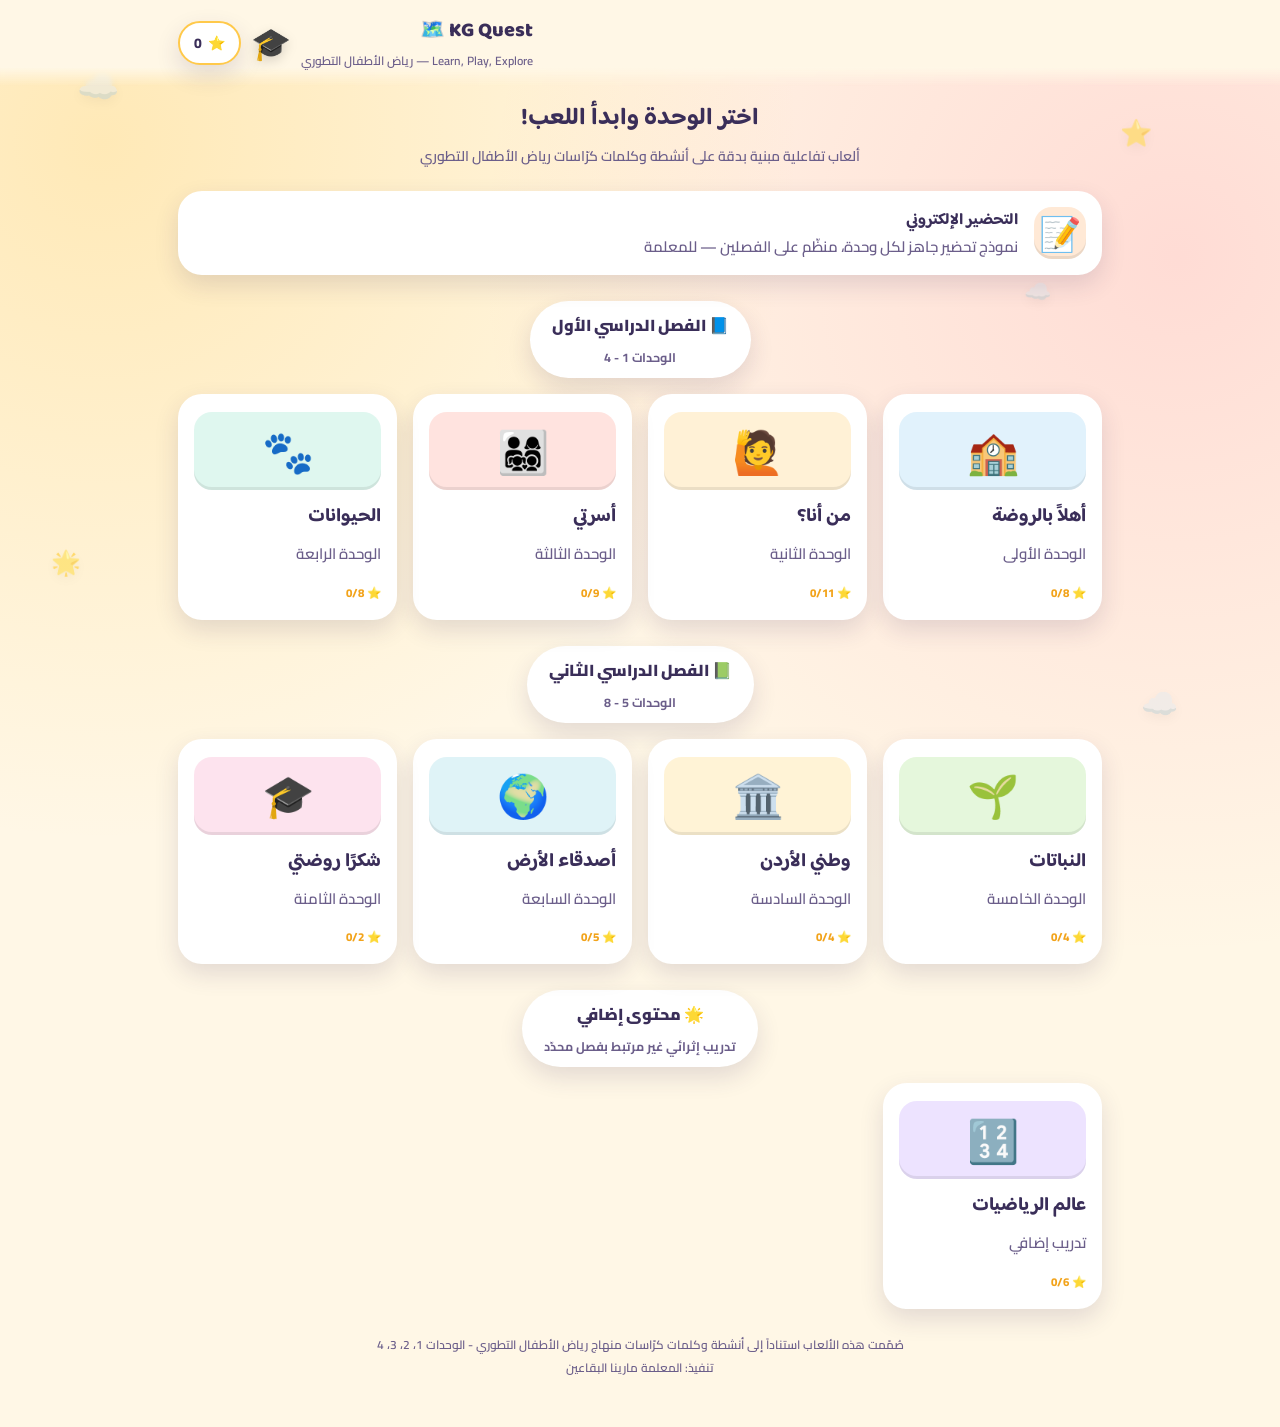
==== index.html @ 92ea9a3d "Add files via upload" ====
<!DOCTYPE html>
<html lang="ar" dir="rtl">
<head>
<meta charset="UTF-8">
<meta name="viewport" content="width=device-width, initial-scale=1, viewport-fit=cover">
<title>KG Quest 🗺️ - رحلة تعليمية لرياض الأطفال</title>
<link rel="preconnect" href="https://fonts.googleapis.com">
<link href="https://fonts.googleapis.com/css2?family=Baloo+Bhaijaan+2:wght@500;600;700;800&family=Cairo:wght@400;600;700;800&display=swap" rel="stylesheet">
<link rel="stylesheet" href="style.css">
</head>
<body>
<div class="sky-decor" aria-hidden="true">
  <span class="d1">☁️</span>
  <span class="d2">⭐</span>
  <span class="d3">☁️</span>
  <span class="d4">🌟</span>
  <span class="d5">☁️</span>
</div>


<div class="appbar">
  <div class="appbar-inner">
    <button class="back-btn" id="backBtn">⬅ رجوع</button>
    <div class="brand" style="margin-inline-start:auto;">
      <div class="brand-text" style="text-align:left;">
        <h1 style="text-align:right;">KG Quest 🗺️</h1>
        <p style="text-align:right;">Learn, Play, Explore — رياض الأطفال التطوري</p>
      </div>
      <div class="brand-emoji">🎓</div>
    </div>
    <div class="stars">⭐ <span id="starsCount">0</span></div>
  </div>
</div>

<div class="wrap">

  <!-- HOME: unit picker -->
  <section class="screen active" id="screen-home">
    <div class="hub-hero">
      <h2>اختر الوحدة وابدأ اللعب!</h2>
      <p>ألعاب تفاعلية مبنية بدقة على أنشطة وكلمات كرّاسات رياض الأطفال التطوري</p>
    </div>

    <button class="card prep-entry" onclick="openPrepHome()">
      <div class="badge">📝</div>
      <div class="prep-entry-text"><h3>التحضير الإلكتروني</h3><p>نموذج تحضير جاهز لكل وحدة، منظّم على الفصلين — للمعلمة</p></div>
    </button>

    <div class="term-section">
      <div class="term-head-wrap">
        <span class="term-head">📘 الفصل الدراسي الأول
          <span class="term-sub">الوحدات 1 - 4</span>
        </span>
      </div>
      <div class="grid units">
        <button class="card unit-card u1" onclick="openUnit(1)">
          <div class="badge">🏫</div><h3>أهلاً بالروضة</h3><p>الوحدة الأولى</p><span class="unit-progress" id="progress-u1"></span>
        </button>
        <button class="card unit-card u2" onclick="openUnit(2)">
          <div class="badge">🙋</div><h3>من أنا؟</h3><p>الوحدة الثانية</p><span class="unit-progress" id="progress-u2"></span>
        </button>
        <button class="card unit-card u3" onclick="openUnit(3)">
          <div class="badge">👨‍👩‍👧‍👦</div><h3>أسرتي</h3><p>الوحدة الثالثة</p><span class="unit-progress" id="progress-u3"></span>
        </button>
        <button class="card unit-card u4" onclick="openUnit(4)">
          <div class="badge">🐾</div><h3>الحيوانات</h3><p>الوحدة الرابعة</p><span class="unit-progress" id="progress-u4"></span>
        </button>
      </div>
    </div>

    <div class="term-section">
      <div class="term-head-wrap">
        <span class="term-head">📗 الفصل الدراسي الثاني
          <span class="term-sub">الوحدات 5 - 8</span>
        </span>
      </div>
      <div class="grid units">
        <button class="card unit-card u5" onclick="openUnit(5)">
          <div class="badge">🌱</div><h3>النباتات</h3><p>الوحدة الخامسة</p><span class="unit-progress" id="progress-u5"></span>
        </button>
        <button class="card unit-card u6" onclick="openUnit(6)">
          <div class="badge">🏛️</div><h3>وطني الأردن</h3><p>الوحدة السادسة</p><span class="unit-progress" id="progress-u6"></span>
        </button>
        <button class="card unit-card u7" onclick="openUnit(7)">
          <div class="badge">🌍</div><h3>أصدقاء الأرض</h3><p>الوحدة السابعة</p><span class="unit-progress" id="progress-u7"></span>
        </button>
        <button class="card unit-card u8" onclick="openUnit(8)">
          <div class="badge">🎓</div><h3>شكرًا روضتي</h3><p>الوحدة الثامنة</p><span class="unit-progress" id="progress-u8"></span>
        </button>
      </div>
    </div>

    <div class="term-section">
      <div class="term-head-wrap">
        <span class="term-head">🌟 محتوى إضافي
          <span class="term-sub">تدريب إثرائي غير مرتبط بفصل محدّد</span>
        </span>
      </div>
      <div class="grid units">
        <button class="card unit-card umath" onclick="openUnit('math')">
          <div class="badge">🔢</div><h3>عالم الرياضيات</h3><p>تدريب إضافي</p><span class="unit-progress" id="progress-umath"></span>
        </button>
      </div>
    </div>
  </section>

  <!-- UNIT 1 HUB -->
  <section class="screen" id="screen-unit1">
    <div class="hub-hero"><h2>🏫 أهلاً بالروضة</h2><p>حرف الألف، حرف الواو، أدوات الروضة، والعدد واحد</p><span class="term-sub" style="display:block;margin-top:4px;">📘 الفصل الدراسي الأول</span></div>
    <div class="grid">
      <button class="card u1" onclick="startAlefQuiz()"><span class="stars-earned" id="stars-u1-alef"></span><div class="badge">🔤</div><h3>حرف الألف (ا)</h3><p>اكتشف الكلمات التي تحتوي على حرف (ا): تفاح، دائرة، قطار، غزال</p></button>
      <button class="card u1" onclick="startWawQuiz()"><span class="stars-earned" id="stars-u1-waw"></span><div class="badge">🔤</div><h3>حرف الواو (و)</h3><p>اكتشف الكلمات التي تحتوي على حرف (و): ورق، خروف، جرو، فول</p></button>
      <button class="card u1" onclick="startU1English()"><span class="stars-earned" id="stars-u1-english"></span><div class="badge">🔤</div><h3>English Letters: A, C</h3><p>cat, cake, car, ant, ax, apple</p></button>
      <button class="card u1" onclick="startSchoolTools()"><span class="stars-earned" id="stars-u1-tools"></span><div class="badge">🎒</div><h3>أدوات الروضة</h3><p>صِل كل أداة بما يرتبط بها</p></button>
      <button class="card u1" onclick="startOddOne()"><span class="stars-earned" id="stars-u1-odd"></span><div class="badge">🔍</div><h3>الشيء المختلف</h3><p>ابحث عن العنصر المختلف بين مجموعة متشابهة</p></button>
      <button class="card u1" onclick="startNumberOne()"><span class="stars-earned" id="stars-u1-numberone"></span><div class="badge">1️⃣</div><h3>العدد واحد</h3><p>ميّز المجموعة التي تحتوي على عنصر واحد فقط</p></button>
      <button class="card u1" onclick="startU1Numbers()"><span class="stars-earned" id="stars-u1-numbers"></span><div class="badge">🔢</div><h3>أعدّ معي</h3><p>عدّ أدوات الروضة من 1 إلى 3</p></button>
      <button class="card u1" onclick="startU1Pattern()"><span class="stars-earned" id="stars-u1-pattern"></span><div class="badge">🧩</div><h3>أكمل النمط</h3><p>لاحظ التكرار وأكمل الشكل الناقص</p></button>
    </div>
  </section>

  <!-- UNIT 2 HUB -->
  <section class="screen" id="screen-unit2">
    <div class="hub-hero"><h2>🙋 من أنا؟</h2><p>حواسي، حروفي، جسمي، الأشكال، وغذائي الصحي</p><span class="term-sub" style="display:block;margin-top:4px;">📘 الفصل الدراسي الأول</span></div>
    <div class="grid">
      <button class="card u2" onclick="startSenses()"><span class="stars-earned" id="stars-u2-senses"></span><div class="badge">🖐️</div><h3>حواسي الخمس</h3><p>صِل كل عضو بما يفعله</p></button>
      <button class="card u2" onclick="startU2Letters()"><span class="stars-earned" id="stars-u2-letters"></span><div class="badge">🔤</div><h3>حروف ي ب م ف</h3><p>اكتشف الحروف في كلمات: دمية، برتقالة، ليمون، فيل</p></button>
      <button class="card u2" onclick="startU2English()"><span class="stars-earned" id="stars-u2-english"></span><div class="badge">🔤</div><h3>English Letters: T,D,M,H</h3><p>table, tiger, duck, dog, milk, monkey, hat, hen, house</p></button>
      <button class="card u2" onclick="startDressChild()"><span class="stars-earned" id="stars-u2-dress"></span><div class="badge">🧢</div><h3>أجزاء جسمي</h3><p>صِل كل قطعة ملابس بمكانها على الجسم</p></button>
      <button class="card u2" onclick="startU2Numbers()"><span class="stars-earned" id="stars-u2-numbers"></span><div class="badge">🔢</div><h3>أعدّ معي</h3><p>عدّ العناصر واختر الرقم الصحيح (2-5)</p></button>
      <button class="card u2" onclick="startShapes()"><span class="stars-earned" id="stars-u2-shapes"></span><div class="badge">🔺</div><h3>الأشكال الهندسية</h3><p>ميّز المثلث والدائرة والمربع</p></button>
      <button class="card u2" onclick="startFood()"><span class="stars-earned" id="stars-u2-food"></span><div class="badge">🍎</div><h3>غذائي الصحي</h3><p>صنّف الطعام: صحي أم غير صحي؟</p></button>
      <button class="card u2" onclick="startDoctorTools()"><span class="stars-earned" id="stars-u2-doctor"></span><div class="badge">🩺</div><h3>أدوات الطبيب</h3><p>ساعد الطبيب واكتشف أدواته الطبية</p></button>
      <button class="card u2" onclick="startCleaningTools()"><span class="stars-earned" id="stars-u2-cleaning"></span><div class="badge">🧼</div><h3>أدوات النظافة</h3><p>صِل كل أداة نظافة بما يناسبها</p></button>
      <button class="card u2" onclick="openGameScreen('hazard');initHazard();"><span class="stars-earned" id="stars-u2-hazard"></span><div class="badge">⚠️</div><h3>احذر الخطر</h3><p>اكتشف الأدوات الخطرة في المنزل</p></button>
      <button class="card u2" onclick="startU2Pattern()"><span class="stars-earned" id="stars-u2-pattern"></span><div class="badge">🧩</div><h3>أكمل النمط</h3><p>لاحظ التكرار وأكمل الشكل الناقص</p></button>
    </div>
  </section>

  <!-- UNIT 3 HUB -->
  <section class="screen" id="screen-unit3">
    <div class="hub-hero"><h2>👨‍👩‍👧‍👦 أسرتي</h2><p>حروف أسرتي، الأعمار، المهن، بيتي، والأعداد</p><span class="term-sub" style="display:block;margin-top:4px;">📘 الفصل الدراسي الأول</span></div>
    <div class="grid">
      <button class="card u3" onclick="startU3Letters()"><span class="stars-earned" id="stars-u3-letters"></span><div class="badge">🔤</div><h3>حروف س ر ت ش</h3><p>اكتشف الحروف في كلمات: سلحفاة، رمانة، تاج، شجرة</p></button>
      <button class="card u3" onclick="startU3English()"><span class="stars-earned" id="stars-u3-english"></span><div class="badge">🔤</div><h3>English Letters: S,N,O,P</h3><p>sun, snake, star, nest, nose, net, ox, octopus, orange, pen, panda, parrot</p></button>
      <button class="card u3" onclick="startAgeQuiz()"><span class="stars-earned" id="stars-u3-age"></span><div class="badge">👶</div><h3>الأصغر والأكبر</h3><p>من الأصغر سناً؟ ومن الأكبر؟</p></button>
      <button class="card u3" onclick="startProfessions()"><span class="stars-earned" id="stars-u3-professions"></span><div class="badge">🧰</div><h3>أصحاب المهن</h3><p>صِل كل مهنة بالأداة الخاصة بها</p></button>
      <button class="card u3" onclick="startPlaces()"><span class="stars-earned" id="stars-u3-places"></span><div class="badge">🏠</div><h3>غرف بيتي</h3><p>صِل كل قطعة أثاث بمكانها الصحيح في البيت</p></button>
      <button class="card u3" onclick="startTrueColors()"><span class="stars-earned" id="stars-u3-colors"></span><div class="badge">🎨</div><h3>الألوان الحقيقية</h3><p>اختر اللون الحقيقي لكل عنصر</p></button>
      <button class="card u3" onclick="startU3Numbers()"><span class="stars-earned" id="stars-u3-numbers"></span><div class="badge">🔢</div><h3>أعدّ معي</h3><p>عدّ من 6 إلى 9</p></button>
      <button class="card u3" onclick="startOrderNumbers()"><span class="stars-earned" id="stars-u3-orderNumbers"></span><div class="badge">📶</div><h3>رتّب الأعداد</h3><p>رتّب الأعداد من الأصغر إلى الأكبر</p></button>
      <button class="card u3" onclick="startU3Pattern()"><span class="stars-earned" id="stars-u3-pattern"></span><div class="badge">🧩</div><h3>أكمل النمط</h3><p>لاحظ التكرار وأكمل الشكل الناقص</p></button>
    </div>
  </section>

  <!-- UNIT 4 HUB -->
  <section class="screen" id="screen-unit4">
    <div class="hub-hero"><h2>🐾 الحيوانات</h2><p>حروف حيواناتي، الأمهات وصغارها، الموطن، ودورة الحياة</p><span class="term-sub" style="display:block;margin-top:4px;">📘 الفصل الدراسي الأول</span></div>
    <div class="grid">
      <button class="card u4" onclick="startU4Letters()"><span class="stars-earned" id="stars-u4-letters"></span><div class="badge">🔤</div><h3>حروف ن د ح ع</h3><p>اكتشف الحروف في كلمات: عنب، دجاجة، حوت، دعسوقة</p></button>
      <button class="card u4" onclick="startU4English()"><span class="stars-earned" id="stars-u4-english"></span><div class="badge">🔤</div><h3>English Letters: E,B,F,I</h3><p>egg, elephant, bird, book, banana, fish, flower, insect, ink</p></button>
      <button class="card u4" onclick="startBabies()"><span class="stars-earned" id="stars-u4-babies"></span><div class="badge">🐣</div><h3>أمهات وصغار</h3><p>صِل كل حيوان بصغيره</p></button>
      <button class="card u4" onclick="startHabitat()"><span class="stars-earned" id="stars-u4-habitat"></span><div class="badge">🌊</div><h3>بحري أم بري؟</h3><p>صنّف الحيوانات حسب موطنها</p></button>
      <button class="card u4" onclick="startInsects()"><span class="stars-earned" id="stars-u4-insects"></span><div class="badge">🐝</div><h3>نافعة أم ضارة</h3><p>صنّف الحشرات النافعة والضارة</p></button>
      <button class="card u4" onclick="startLifecycle()"><span class="stars-earned" id="stars-u4-lifecycle"></span><div class="badge">🔄</div><h3>رتّب الترتيب</h3><p>رتّب دورة حياة الدجاجة وأحداث يومي</p></button>
      <button class="card u4" onclick="startU4Numbers()"><span class="stars-earned" id="stars-u4-numbers"></span><div class="badge">🔢</div><h3>أعدّ معي</h3><p>عدّ الحيوانات من 1 إلى 3</p></button>
      <button class="card u4" onclick="startU4Pattern()"><span class="stars-earned" id="stars-u4-pattern"></span><div class="badge">🧩</div><h3>أكمل النمط</h3><p>لاحظ التكرار وأكمل الشكل الناقص</p></button>
    </div>
  </section>

  <!-- UNIT 5 HUB -->
  <section class="screen" id="screen-unit5">
    <div class="hub-hero"><h2>🌱 النباتات</h2><p>حروف ل ز ج، English G K، أعداد 10-12، وعالم النبات</p><span class="term-sub" style="display:block;margin-top:4px;">📗 الفصل الدراسي الثاني</span></div>
    <div class="grid" id="grid-unit5"></div>
  </section>

  <!-- UNIT 6 HUB -->
  <section class="screen" id="screen-unit6">
    <div class="hub-hero"><h2>🏛️ وطني الأردن</h2><p>حروف ق خ غ، English L U، أعداد 13-15، ومعالم وطني</p><span class="term-sub" style="display:block;margin-top:4px;">📗 الفصل الدراسي الثاني</span></div>
    <div class="grid" id="grid-unit6"></div>
  </section>

  <!-- UNIT 7 HUB -->
  <section class="screen" id="screen-unit7">
    <div class="hub-hero"><h2>🌍 أصدقاء الأرض</h2><p>حروف ذ ط ك ض، English Y W X Z، أعداد 17-20، وحافظ على الأرض</p><span class="term-sub" style="display:block;margin-top:4px;">📗 الفصل الدراسي الثاني</span></div>
    <div class="grid" id="grid-unit7"></div>
  </section>

  <!-- UNIT 8 HUB -->
  <section class="screen" id="screen-unit8">
    <div class="hub-hero"><h2>🎓 شكرًا روضتي</h2><p>حروف ظ هـ، ومهارات وقيم</p><span class="term-sub" style="display:block;margin-top:4px;">📗 الفصل الدراسي الثاني</span></div>
    <div class="grid" id="grid-unit8"></div>
  </section>

  <!-- MATH WORLD HUB -->
  <section class="screen" id="screen-unitmath">
    <div class="hub-hero"><h2>🔢 عالم الرياضيات</h2><p>الجمع والطرح، الأشكال، الأنماط، المقارنة، الترتيب، والقفز بالعشرات</p><span class="term-sub" style="display:block;margin-top:4px;">🌟 محتوى إضافي</span></div>
    <div class="grid" id="grid-unitmath"></div>
  </section>

  <!-- GENERIC: MATCH -->
  <section class="screen" id="screen-match">
    <div class="game-panel">
      <div class="game-title"><span class="emoji" id="match-icon">🖐️</span><h2 id="match-title">مطابقة</h2></div>
      <p class="progress-line" id="match-progress"></p>
      <p class="prompt" id="match-prompt">صِل كل عنصر بما يناسبه</p>
      <div class="match-cols"><div id="match-left"></div><div id="match-right"></div></div>
    </div>
  </section>

  <!-- GENERIC: QUIZ -->
  <section class="screen" id="screen-quiz">
    <div class="game-panel">
      <div class="game-title"><span class="emoji" id="quiz-icon">🔤</span><h2 id="quiz-title">سؤال</h2></div>
      <p class="progress-line" id="quiz-progress"></p>
      <div class="letter-big" id="quiz-header" style="display:none;"></div>
      <div class="objects-row" id="quiz-objects" style="display:none;"></div>
      <p class="prompt" id="quiz-prompt"></p>
      <p class="prompt-sub" id="quiz-sub" style="display:none;"></p>
      <div class="options-row" id="quiz-options"></div>
    </div>
  </section>

  <!-- GENERIC: COUNT -->
  <section class="screen" id="screen-count">
    <div class="game-panel">
      <div class="game-title"><span class="emoji" id="count-icon">🔢</span><h2 id="count-title">أعدّ معي</h2></div>
      <p class="progress-line" id="count-progress"></p>
      <p class="credit-line">تنفيذ: المعلمة مارينا البقاعين</p>
      <p class="prompt">كم عدد العناصر؟</p>
      <div class="objects-row" id="count-objects"></div>
      <div class="num-row" id="count-options"></div>
    </div>
  </section>

  <!-- GENERIC: SORT -->
  <section class="screen" id="screen-sort">
    <div class="game-panel">
      <div class="game-title"><span class="emoji" id="sort-icon">🍎</span><h2 id="sort-title">تصنيف</h2></div>
      <p class="progress-line" id="sort-progress"></p>
      <div class="stage">
        <span class="stage-emoji" id="sort-emoji">🍎</span>
        <span class="stage-name" id="sort-name">تفاحة</span>
      </div>
      <div class="choice-row">
        <button class="choice-btn a" id="sort-btnA" onclick="answerSort(true)">صحي</button>
        <button class="choice-btn b" id="sort-btnB" onclick="answerSort(false)">غير صحي</button>
      </div>
    </div>
  </section>

  <!-- GENERIC: ORDER -->
  <section class="screen" id="screen-order">
    <div class="game-panel">
      <div class="game-title"><span class="emoji" id="order-icon">🔄</span><h2 id="order-title">رتّب</h2></div>
      <p class="progress-line" id="order-progress"></p>
      <p class="prompt" id="order-prompt"></p>
      <div class="order-row" id="order-row"></div>
    </div>
  </section>

  <!-- GENERIC: PATTERN -->
  <section class="screen" id="screen-pattern">
    <div class="game-panel">
      <div class="game-title"><span class="emoji">🧩</span><h2>أكمل النمط</h2></div>
      <p class="progress-line" id="pattern-progress"></p>
      <p class="prompt">ما الشكل التالي في النمط؟</p>
      <div class="pattern-row" id="pattern-row"></div>
      <div class="options-row" id="pattern-options"></div>
    </div>
  </section>

  <!-- HAZARD (unit 2 special) -->
  <section class="screen" id="screen-hazard">
    <div class="game-panel">
      <div class="game-title"><span class="emoji">⚠️</span><h2>احذر الخطر</h2></div>
      <p class="prompt">انقر فقط على الأدوات الخطرة</p>
      <div class="hazard-meta"><span id="hazard-found">تم العثور: 0 / 4</span><span id="hazard-lives">❤️❤️❤️</span></div>
      <div class="hazard-grid" id="hazard-grid"></div>
    </div>
  </section>

  <!-- التحضير الإلكتروني -->
  <section class="screen" id="screen-prep-home">
    <div class="hub-hero"><h2>📝 التحضير الإلكتروني</h2><p>اختاري الوحدة لعرض خطة الدرس معبّأة وجاهزة للتعديل والطباعة</p></div>
    <div class="term-section">
      <div class="term-head-wrap"><span class="term-head">📘 الفصل الدراسي الأول<span class="term-sub">الوحدات 1 - 4</span></span></div>
      <div class="grid" id="prep-grid-1"></div>
    </div>
    <div class="term-section">
      <div class="term-head-wrap"><span class="term-head">📗 الفصل الدراسي الثاني<span class="term-sub">الوحدات 5 - 8</span></span></div>
      <div class="grid" id="prep-grid-2"></div>
    </div>
  </section>

  <!-- نموذج خطة الدرس (مطابق للنموذج الرسمي QF71-1-47) -->
  <section class="screen" id="screen-prep-form">
    <div class="game-panel prep-sheet" id="prepSheet">
      <h2 style="text-align:center;margin:0 0 14px;">خطة الدرس</h2>

      <div class="prep-head-grid">
        <div><strong>المبحث:</strong> منهاج رياض الأطفال التطوري</div>
        <div><strong>عنوان الوحدة:</strong> <span id="prep-unit-title"></span></div>
        <div class="full"><strong>عدد الحصص:</strong> <input type="text" id="f-sessionCount" placeholder="مثال: فعالية الحلقة الصباحية (اليوم الأول من الأسبوع الأول)"></div>
        <div class="full"><strong>موضوع الدرس:</strong> <input type="text" id="f-lessonTopic" placeholder="مثال: نشاط جسمي جميل / قصة حرف الياء"></div>
        <div class="full"><strong>التعلم القبلي:</strong> <input type="text" id="f-priorLearning" placeholder="مثال: القاء تحية الإسلام / حرفي المد (ا، و)"></div>
      </div>

      <div class="prep-outcomes">
        <div class="prep-outcomes-title">النتاجات التعليمية</div>
        <textarea id="f-outcomes" rows="4" placeholder="1- ...&#10;2- ...&#10;3- ..."></textarea>
      </div>

      <table class="prep-stage-table" dir="rtl">
        <thead>
          <tr>
            <th class="col-stage">المراحل</th>
            <th>دور المعلم</th>
            <th>دور المتعلم</th>
            <th class="col-time">الزمن</th>
          </tr>
        </thead>
        <tbody>
          <tr>
            <td class="prep-stage-name">1- التهيئة<br>والاندماج</td>
            <td data-label="دور المعلم"><textarea id="f-teacher-0" rows="3"></textarea></td>
            <td data-label="دور المتعلم"><textarea id="f-learner-0" rows="3"></textarea></td>
            <td data-label="الزمن"><input type="text" id="f-time-0" class="prep-time"></td>
          </tr>
          <tr>
            <td class="prep-stage-name">2- الشرح<br>والتفسير</td>
            <td data-label="دور المعلم"><textarea id="f-teacher-1" rows="4"></textarea></td>
            <td data-label="دور المتعلم"><textarea id="f-learner-1" rows="4"></textarea></td>
            <td data-label="الزمن"><input type="text" id="f-time-1" class="prep-time"></td>
          </tr>
          <tr>
            <td class="prep-stage-name">3- التوسع<br>ودعم التميز</td>
            <td data-label="دور المعلم"><textarea id="f-teacher-2" rows="3"></textarea></td>
            <td data-label="دور المتعلم"><textarea id="f-learner-2" rows="3"></textarea></td>
            <td data-label="الزمن"><input type="text" id="f-time-2" class="prep-time"></td>
          </tr>
          <tr>
            <td class="prep-stage-name">4- تأكيد<br>التعلم</td>
            <td data-label="دور المعلم"><textarea id="f-teacher-3" rows="2"></textarea></td>
            <td data-label="دور المتعلم"><textarea id="f-learner-3" rows="2"></textarea></td>
            <td data-label="الزمن"><input type="text" id="f-time-3" class="prep-time"></td>
          </tr>
        </tbody>
      </table>

      <div class="prep-footer-grid">
        <div class="prep-footer-left">
          <label>الصف/الشعبة<input type="text" id="f-classroom" placeholder="روضة 2 ( )"></label>
          <label>عدد الغياب/العدد الكلي<input type="text" id="f-attendance"></label>
          <label>ترتيب الحصة<input type="text" id="f-sessionOrder" placeholder="الحلقة الصباحية"></label>
          <label>اليوم والتاريخ<input type="text" id="f-dayDate" placeholder="الأحد - "></label>
        </div>
        <div class="prep-footer-right">
          <div class="prep-outcomes-title">التأمل الذاتي: حول عمليتي التعلم والتعليم</div>
          <textarea id="f-selfReflection" rows="5"></textarea>
        </div>
      </div>

      <div class="prep-signatures">
        <label>الاسم والتوقيع: المعلم<input type="text" id="f-teacherName"></label>
        <label>اخصائي المبحث<input type="text" id="f-subjectSpecialist"></label>
        <label>مديرة المدرسة<input type="text" id="f-schoolPrincipal"></label>
        <label>مستشار التطوير المدرسي<input type="text" id="f-schoolDevAdvisor"></label>
      </div>

      <div class="prep-actions">
        <button class="btn-again" onclick="savePrepSession()">💾 حفظ</button>
        <button class="btn-word" onclick="exportPrepToWord()">📄 تصدير Word</button>
        <button class="btn-home" onclick="window.print()">🖨️ طباعة</button>
      </div>
      <button class="prep-reset-link" onclick="resetPrepPlan()">↺ استرجاع الخطة الأصلية المعبّأة</button>
    </div>
  </section>

  <footer>صُمّمت هذه الألعاب استناداً إلى أنشطة وكلمات كرّاسات منهاج رياض الأطفال التطوري - الوحدات 1، 2، 3، 4<br>تنفيذ: المعلمة مارينا البقاعين</footer>
</div>

<div class="modal-back" id="modalBack">
  <div class="modal">
    <span class="big-emoji">🎉</span>
    <h3>أحسنت!</h3>
    <p id="modalText">أكملت اللعبة بنجاح</p>
    <div class="modal-actions">
      <button class="btn-again" id="modalAgainBtn">العب مرة أخرى</button>
      <button class="btn-home" onclick="closeModal();backToUnit();">رجوع للوحدة</button>
    </div>
  </div>
</div>

<script src="app.js"></script>
<script>
if ('serviceWorker' in navigator) {
  window.addEventListener('load', () => {
    navigator.serviceWorker.register('./sw.js');
  });
}
</script>
</body>
</html>
---- style.css ----
:root{
    box-sizing:border-box;
    --cream:#FFF7E6; --panel:#FFFFFF; --ink:#3A2E59; --ink-soft:#6B5E8A;
    --yellow:#FFC94A; --yellow-deep:#F2A31A;
    --pink:#FF6F91; --pink-deep:#E14C72;
    --teal:#33C2BD; --teal-deep:#1F9E99;
    --purple:#8C6FE6; --purple-deep:#6E4FD1;
    --orange:#FF9645; --orange-deep:#E5761E;
    --red:#FF5C5C; --red-deep:#DE3A3A;
    --green:#4FBE85; --green-deep:#2E9C64;
    --blue:#4AA9E0; --blue-deep:#2A82BD;
    --coral:#FF7A6B; --coral-deep:#E2543F;
    --line:#EFE3C8;
    --shadow: 0 10px 24px rgba(58,46,89,.14);
    padding-top:env(safe-area-inset-top,0px); padding-bottom:env(safe-area-inset-bottom,0px);
  }
  @media (prefers-color-scheme: dark){
    :root:not([data-theme="light"]){ --cream:#211A33; --panel:#2C2447; --ink:#F4EEFF; --ink-soft:#C7BBEA; --line:#453A6B; --shadow:0 10px 26px rgba(0,0,0,.45); }
  }
  :root[data-theme="dark"]{ --cream:#211A33; --panel:#2C2447; --ink:#F4EEFF; --ink-soft:#C7BBEA; --line:#453A6B; --shadow:0 10px 26px rgba(0,0,0,.45); }
  html{scroll-padding-top:env(safe-area-inset-top,0px);}
  *{box-sizing:border-box;}
  body{
    margin:0;
    background:
      radial-gradient(circle at 8% 10%, rgba(255,201,74,.30), transparent 40%),
      radial-gradient(circle at 92% 18%, rgba(255,111,145,.20), transparent 42%),
      var(--cream);
    color:var(--ink); font-family:'Cairo',sans-serif; min-height:100%; -webkit-tap-highlight-color:transparent;
    overflow-x:hidden; position:relative;
  }
  .sky-decor{position:fixed;inset:0;overflow:hidden;pointer-events:none;z-index:0;}
  .sky-decor span{position:absolute;opacity:.5;filter:drop-shadow(0 4px 6px rgba(0,0,0,.08));animation:drift 22s ease-in-out infinite;}
  .sky-decor .d1{top:6%;left:6%;font-size:34px;animation-duration:26s;}
  .sky-decor .d2{top:12%;right:10%;font-size:26px;animation-duration:20s;animation-delay:-4s;}
  .sky-decor .d3{top:30%;left:80%;font-size:22px;animation-duration:24s;animation-delay:-9s;}
  .sky-decor .d4{top:60%;left:4%;font-size:24px;animation-duration:28s;animation-delay:-13s;}
  .sky-decor .d5{top:75%;right:8%;font-size:30px;animation-duration:23s;animation-delay:-6s;}
  @keyframes drift{0%,100%{transform:translateY(0) rotate(0deg);}50%{transform:translateY(-18px) rotate(6deg);}}
  @media (prefers-reduced-motion:reduce){ .sky-decor span{animation:none;} }
  h1,h2,h3,.display{font-family:'Baloo Bhaijaan 2','Cairo',sans-serif;}
  button{font-family:inherit;}
  .wrap{max-width:960px;margin:0 auto;padding:0 18px 48px;position:relative;z-index:1;}

  .appbar{position:sticky;top:0;z-index:20;padding-top:calc(14px + env(safe-area-inset-top,0px));padding-bottom:14px;background:linear-gradient(180deg, var(--cream) 78%, transparent);backdrop-filter:blur(2px);}
  .appbar-inner{max-width:960px;margin:0 auto;padding:0 18px;display:flex;align-items:center;justify-content:space-between;gap:10px;}
  .brand{display:flex;align-items:center;gap:10px;}
  .brand-emoji{font-size:32px;line-height:1;filter:drop-shadow(0 4px 6px rgba(0,0,0,.15));}
  .brand-text h1{margin:0;font-size:20px;font-weight:800;}
  .brand-text p{margin:0;font-size:12px;color:var(--ink-soft);font-weight:600;}
  .stars{display:flex;align-items:center;gap:6px;background:var(--panel);border:2px solid var(--yellow);padding:7px 14px;border-radius:999px;font-weight:800;font-size:14px;box-shadow:var(--shadow);}
  .back-btn{display:none;align-items:center;gap:6px;background:var(--panel);border:2px solid var(--line);color:var(--ink);font-weight:700;font-size:13.5px;padding:8px 14px;border-radius:999px;cursor:pointer;box-shadow:var(--shadow);}
  .back-btn.show{display:inline-flex;}

  .hub-hero{text-align:center;padding:6px 0 22px;}
  .hub-hero h2{font-size:24px;margin:6px 0 4px;}
  .hub-hero p{margin:0;color:var(--ink-soft);font-weight:600;font-size:14px;}

  .term-section{margin-top:8px;}
  .term-head-wrap{text-align:center;margin:26px 0 16px;}
  .term-section:first-of-type .term-head-wrap{margin-top:0;}
  .term-head{display:inline-block;font-weight:900;font-size:16px;color:var(--ink);background:var(--panel);padding:9px 22px;border-radius:999px;box-shadow:var(--shadow);}
  .term-sub{display:block;margin-top:6px;color:var(--ink-soft);font-weight:700;font-size:12.5px;}
  .grid{display:grid;grid-template-columns:repeat(2,1fr);gap:16px;}
  @media (min-width:640px){ .grid{grid-template-columns:repeat(3,1fr);} }
  .grid.units{grid-template-columns:repeat(2,1fr);}
  @media (min-width:560px){ .grid.units{grid-template-columns:repeat(4,1fr);} }

  .card{position:relative;border:none;cursor:pointer;text-align:right;background:var(--panel);border-radius:24px;padding:18px 16px 16px;box-shadow:var(--shadow);color:var(--ink);display:flex;flex-direction:column;gap:10px;min-height:150px;transition:transform .15s ease;}
  .card:active{transform:scale(.97);}
  .card:focus-visible{outline:3px solid var(--purple);outline-offset:3px;}
  .card .badge{width:64px;height:64px;border-radius:18px;display:flex;align-items:center;justify-content:center;font-size:34px;box-shadow:inset 0 -3px 0 rgba(0,0,0,.08);}
  .card h3{margin:0;font-size:19px;}
  .card p{margin:0;font-size:15px;color:var(--ink-soft);font-weight:600;line-height:1.5;}
  .card .stars-earned{position:absolute;top:12px;left:14px;font-size:13px;font-weight:800;color:var(--yellow-deep);}
  .unit-card .badge{width:100%;height:78px;border-radius:18px;font-size:42px;}
  .unit-card h3{font-size:19px;}
  .unit-progress{display:block;margin-top:6px;font-size:11.5px;font-weight:800;color:var(--yellow-deep);min-height:14px;}

  .prep-select-label{display:block;font-weight:800;font-size:13.5px;color:var(--ink-soft);margin-bottom:16px;}
  .prep-select{display:block;width:100%;margin-top:6px;padding:12px;border-radius:12px;border:2px solid var(--line);font-family:inherit;font-size:14.5px;color:var(--ink);background:var(--panel);}

  .prep-entry{width:100%;flex-direction:row;align-items:center;justify-content:flex-start;gap:16px;margin-bottom:22px;min-height:auto;padding:16px;}
  .prep-entry .badge{width:52px;height:52px;flex:none;background:#FFE9D6;color:var(--orange-deep);}
  .prep-entry-text{text-align:right;}
  .prep-entry-text h3{margin:0 0 2px;font-size:16px;}
  .prep-entry-text p{margin:0;}

  .game-panel.prep-sheet{font-size:12.5px;font-family:'Arial','Tahoma',sans-serif;background:#fff;border:2px solid #222;border-radius:6px;padding:14px;color:#111;box-shadow:none;margin-top:6px;}
  .prep-sheet h2{font-family:'Arial','Tahoma',sans-serif;}
  .prep-head-grid{display:grid;grid-template-columns:1fr 1fr;gap:0;background:#fff;border:1px solid #222;border-radius:0;padding:0;margin-bottom:10px;}
  .prep-head-grid > div{border:1px solid #222;padding:8px;}
  .prep-head-grid .full{grid-column:1/-1;}
  .prep-head-grid strong{font-weight:800;margin-left:4px;font-size:12px;color:#111;}
  .prep-head-grid input{width:70%;border:none;border-bottom:1px dotted #666;padding:3px;font-family:inherit;font-size:12.5px;background:transparent;color:#111;}
  .prep-outcomes{border:1px solid #222;border-radius:0;padding:8px;margin-bottom:10px;}
  .prep-outcomes-title{font-weight:900;font-size:12.5px;margin-bottom:6px;color:#111;text-decoration:underline;}
  .prep-outcomes textarea,.prep-footer-right textarea{width:100%;border:1px dotted #999;border-radius:0;padding:6px;font-family:inherit;font-size:12.5px;color:#111;background:#fff;resize:vertical;}
  .prep-stage-table{width:100%;border-collapse:collapse;margin-bottom:10px;border:1px solid #222;}
  .prep-stage-table th{background:#FFE9AE;padding:6px 4px;font-size:11.5px;font-weight:900;border:1px solid #222;color:#111;}
  .prep-stage-table td{border:1px solid #222;padding:5px;vertical-align:top;}
  .prep-stage-table .prep-stage-name{font-weight:900;font-size:11.5px;text-align:center;width:70px;background:#FFE9AE;color:#111;}
  .prep-stage-table .col-time,.prep-stage-table td:last-child{width:60px;}
  .prep-stage-table textarea{width:100%;border:none;font-family:inherit;font-size:12px;color:#111;background:transparent;resize:vertical;padding:2px;}
  .prep-time{width:100%;border:none;text-align:center;font-weight:800;background:transparent;padding:4px;font-family:inherit;font-size:12.5px;color:#111;}
  @media(max-width:560px){
    .prep-stage-table thead{display:none;}
    .prep-stage-table, .prep-stage-table tbody, .prep-stage-table tr, .prep-stage-table td{display:block;width:100%!important;}
    .prep-stage-table tr{margin-bottom:8px;border:1px solid #222;}
    .prep-stage-table td{border:none;border-bottom:1px dotted #999;}
    .prep-stage-table td:last-child{border-bottom:none;}
    .prep-stage-table td[data-label]:before{content:attr(data-label);display:block;font-weight:800;font-size:10.5px;color:#555;margin-bottom:4px;}
  }
  .prep-footer-grid{display:grid;grid-template-columns:1fr 1.2fr;gap:0;margin-bottom:10px;border:1px solid #222;}
  @media(max-width:560px){ .prep-footer-grid{grid-template-columns:1fr;} }
  .prep-footer-left{border-left:1px solid #222;padding:8px;}
  .prep-footer-right{padding:8px;}
  .prep-footer-left label,.prep-signatures label{display:block;font-weight:800;font-size:11.5px;color:#111;margin-bottom:8px;}
  .prep-footer-left input,.prep-signatures input{width:100%;margin-top:4px;border:none;border-bottom:1px dotted #666;border-radius:0;padding:4px;font-family:inherit;font-size:12.5px;background:transparent;color:#111;}
  .prep-signatures{display:grid;grid-template-columns:repeat(4,1fr);gap:0;border:1px solid #222;margin-bottom:6px;}
  .prep-signatures label{border-left:1px solid #222;padding:8px;margin-bottom:0;}
  .prep-signatures label:last-child{border-left:none;}
  @media(max-width:560px){ .prep-signatures{grid-template-columns:repeat(2,1fr);} }
  @media(max-width:380px){ .prep-signatures{grid-template-columns:1fr;} }
  .prep-actions{display:flex;gap:10px;margin-top:16px;flex-wrap:wrap;}
  .prep-actions button{flex:1;min-width:100px;border:none;border-radius:14px;padding:12px 6px;font-weight:800;font-size:13px;cursor:pointer;}
  .prep-reset-link{display:block;width:100%;background:none;border:none;color:var(--ink-soft);font-weight:700;font-size:12.5px;text-decoration:underline;padding:10px;cursor:pointer;}

  .prep-session-card{display:flex;align-items:center;justify-content:space-between;gap:10px;background:var(--panel);border-radius:16px;padding:14px 16px;margin-bottom:10px;box-shadow:var(--shadow);}
  .prep-session-info{text-align:right;cursor:pointer;flex:1;}
  .prep-session-info h4{margin:0 0 3px;font-size:14.5px;}
  .prep-session-info p{margin:0;font-size:12px;color:var(--ink-soft);font-weight:700;}
  .prep-session-del{border:none;background:#FFE1E1;color:var(--red-deep);border-radius:10px;padding:8px 10px;font-weight:800;cursor:pointer;font-size:13px;}
  .prep-empty{text-align:center;color:var(--ink-soft);font-weight:700;padding:20px;}

  @page{ size:A4 landscape; margin:8mm; }
  @media print{
    .appbar,.back-btn,.prep-actions,.prep-reset-link,.sky-decor,footer,.modal-back,.hub-hero{display:none!important;}
    html,body{background:#fff!important; -webkit-print-color-adjust:exact; print-color-adjust:exact;}
    .wrap{max-width:100%!important;padding:0!important;margin:0!important;}
    .screen{animation:none!important;}
    .game-panel{box-shadow:none!important;border:none!important;padding:0!important;margin:0!important;}

    /* شيت التحضير: كل شي على صفحة A4 أفقية واحدة */
    .prep-sheet{font-size:9.5px!important;}
    .prep-sheet > h2{font-size:15px!important;margin:0 0 5px!important;text-align:center;}
    .prep-head-grid{grid-template-columns:1fr 1fr!important;gap:3px 10px!important;padding:5px 8px!important;margin-bottom:5px!important;border:1px solid #999!important;background:#fff!important;}
    .prep-head-grid strong{font-size:8.5px!important;margin-bottom:0!important;display:inline;color:#000!important;}
    .prep-head-grid input{border:none!important;border-bottom:1px dotted #999!important;border-radius:0!important;padding:1px 3px!important;font-size:9px!important;background:transparent!important;display:inline;width:auto!important;min-width:60%;}
    .prep-outcomes{border:1px solid #999!important;padding:4px 8px!important;margin-bottom:5px!important;}
    .prep-outcomes-title{font-size:8.5px!important;margin-bottom:2px!important;color:#000!important;}
    .prep-outcomes textarea{font-size:8.5px!important;padding:2px!important;border:none!important;height:34px!important;resize:none!important;line-height:1.35;}
    .prep-stage-table{border:1px solid #999!important;margin-bottom:5px!important;}
    .prep-stage-table th{padding:2px 4px!important;font-size:8px!important;background:#f0e6c8!important;border:1px solid #999!important;}
    .prep-stage-table td{border:1px solid #999!important;padding:2px 4px!important;}
    .prep-stage-table .prep-stage-name{font-size:7.5px!important;background:#f0e6c8!important;width:40px!important;}
    .prep-time{width:100%!important;padding:1px!important;font-size:8px!important;background:transparent!important;}
    .prep-stage-table textarea{font-size:7.5px!important;padding:1px!important;border:none!important;resize:none!important;line-height:1.25;}
    #f-teacher-0,#f-learner-0{height:26px!important;}
    #f-teacher-1,#f-learner-1{height:44px!important;}
    #f-teacher-2,#f-learner-2{height:26px!important;}
    #f-teacher-3,#f-learner-3{height:18px!important;}
    .prep-footer-grid{grid-template-columns:0.8fr 1.2fr!important;gap:8px!important;margin-bottom:4px!important;}
    .prep-footer-left{display:grid!important;grid-template-columns:1fr 1fr!important;gap:2px 8px!important;}
    .prep-footer-left label,.prep-signatures label{font-size:7.5px!important;margin-bottom:2px!important;color:#000!important;}
    .prep-footer-left input,.prep-signatures input{border:none!important;border-bottom:1px dotted #999!important;padding:1px 2px!important;font-size:8.5px!important;background:transparent!important;}
    .prep-footer-right textarea{font-size:8px!important;padding:3px!important;border:1px solid #999!important;height:34px!important;resize:none!important;}
    .prep-signatures{grid-template-columns:repeat(4,1fr)!important;gap:6px!important;border-top:1px solid #999!important;padding-top:4px!important;margin-bottom:0!important;}
  }

  .u1 .badge{background:#E1F2FC;color:var(--blue-deep);}
  .u2 .badge{background:#FFF1D6;color:var(--yellow-deep);}
  .u3 .badge{background:#FFE3DF;color:var(--coral-deep);}
  .u4 .badge{background:#DFF7EF;color:var(--green-deep);}
  .u5 .badge{background:#E5F7DC;color:#3C8A3E;}
  .u6 .badge{background:#FFF3D6;color:#B8860B;}
  .u7 .badge{background:#DFF3F7;color:#1D7A8C;}
  .u8 .badge{background:#FDE3EE;color:#C23B78;}
  .umath .badge{background:#EDE3FF;color:var(--purple-deep);}

  .prompt-sub{text-align:center;font-size:24px;font-weight:800;margin:-10px 0 18px;letter-spacing:.5px;}

  .screen{display:none;}
  .screen.active{display:block; animation:screenIn .4s ease;}
  @keyframes screenIn{from{opacity:0; transform:translateY(10px);} to{opacity:1; transform:translateY(0);}}
  @media (prefers-reduced-motion:reduce){ .screen.active{animation:none;} }

  .confetti-piece{position:fixed;top:-30px;font-size:22px;pointer-events:none;z-index:60;animation:confettiFall linear forwards;}
  @keyframes confettiFall{to{transform:translateY(110vh) rotate(360deg); opacity:.2;}}
  .game-panel{background:var(--panel);border-radius:26px;padding:22px 18px 26px;box-shadow:var(--shadow);margin-top:6px;}
  .game-title{display:flex;align-items:center;gap:10px;margin-bottom:4px;}
  .game-title .emoji{font-size:40px;}
  .game-title h2{margin:0;font-size:25px;}
  .progress-line{font-size:17px;color:var(--ink-soft);font-weight:700;margin:0 0 14px;}
  .prompt{text-align:center;font-size:26px;font-weight:800;margin:6px 0 22px;line-height:1.5;}

  .match-cols{display:grid;grid-template-columns:1fr 1fr;gap:14px;}
  .tile{border:2px solid var(--line);background:var(--cream);border-radius:18px;padding:20px 10px;text-align:center;cursor:pointer;font-weight:700;font-size:18px;display:flex;flex-direction:column;align-items:center;gap:10px;transition:transform .12s ease,border-color .12s ease,background .12s ease;position:relative;}
  .tile .emoji{font-size:50px;}
  .tile:hover{transform:translateY(-2px);}
  .tile.selected{border-color:var(--purple);background:#ECE3FF;}
  .tile.matched{border-color:var(--green);background:#DFF7EF;opacity:.7;cursor:default;}
  .tile.wrong{animation:shake .35s ease;}
  .tile:disabled,.tile.matched{pointer-events:none;}
  .order-badge{position:absolute;top:-8px;right:-8px;background:var(--purple);color:#fff;font-size:12px;font-weight:800;width:24px;height:24px;border-radius:50%;display:flex;align-items:center;justify-content:center;box-shadow:var(--shadow);}

  @keyframes shake{10%,90%{transform:translateX(-2px);}20%,80%{transform:translateX(4px);}30%,50%,70%{transform:translateX(-8px);}40%,60%{transform:translateX(8px);}}
  @media (prefers-reduced-motion:reduce){ .tile.wrong,.opt.incorrect,.hz-tile.oops,.num-btn.incorrect{animation:none;} }

  .letter-big{width:150px;height:150px;margin:0 auto 18px;border-radius:30px;background:linear-gradient(160deg,var(--teal),var(--teal-deep));color:#fff;display:flex;align-items:center;justify-content:center;font-size:78px;font-weight:800;box-shadow:var(--shadow);}
  .options-row{display:grid;grid-template-columns:repeat(auto-fit,minmax(90px,1fr));gap:12px;}
  .opt{border:2px solid var(--line);background:var(--cream);border-radius:18px;padding:20px 8px;text-align:center;cursor:pointer;font-weight:700;font-size:18px;display:flex;flex-direction:column;align-items:center;gap:10px;}
  .opt .emoji{font-size:52px;}
  .opt.correct{border-color:var(--green);background:#DFF7EF;}
  .opt.incorrect{border-color:var(--red);background:#FFE1E1;animation:shake .35s ease;}

  .objects-row{display:flex;flex-wrap:wrap;justify-content:center;gap:12px;font-size:52px;background:var(--cream);border:2px dashed var(--line);border-radius:20px;padding:22px;margin-bottom:22px;}
  .num-row{display:grid;grid-template-columns:repeat(4,1fr);gap:10px;}
  .num-btn{border:2px solid var(--line);background:var(--cream);border-radius:16px;padding:18px 0;font-size:30px;font-weight:800;cursor:pointer;color:var(--ink);}
  .num-btn.correct{border-color:var(--green);background:#DFF7EF;}
  .num-btn.incorrect{border-color:var(--red);background:#FFE1E1;animation:shake .35s ease;}

  .stage{text-align:center;margin-bottom:18px;}
  .stage-emoji{font-size:96px;display:block;margin-bottom:8px;}
  .stage-name{font-weight:800;font-size:20px;color:var(--ink-soft);}
  .choice-row{display:grid;grid-template-columns:1fr 1fr;gap:14px;}
  .choice-btn{border:none;border-radius:18px;padding:22px 10px;font-weight:800;font-size:20px;color:#fff;cursor:pointer;box-shadow:var(--shadow);}
  .choice-btn.a{background:linear-gradient(160deg,var(--green),var(--green-deep));}
  .choice-btn.b{background:linear-gradient(160deg,var(--red),var(--red-deep));}
  .choice-btn.c{background:linear-gradient(160deg,var(--orange),var(--orange-deep));}
  .choice-btn:active{transform:scale(.97);}

  .hazard-meta{display:flex;justify-content:space-between;margin-bottom:12px;font-weight:800;font-size:13.5px;color:var(--ink-soft);}
  .hazard-grid{display:grid;grid-template-columns:repeat(4,1fr);gap:10px;}
  .hz-tile{border:2px solid var(--line);background:var(--cream);border-radius:18px;padding:18px 6px;text-align:center;font-size:46px;cursor:pointer;}
  .hz-tile.found{border-color:var(--red);background:#FFE1E1;}
  .hz-tile.oops{animation:shake .35s ease;}
  .hz-tile.disabled{pointer-events:none;opacity:.55;}

  .order-row{display:grid;grid-template-columns:repeat(auto-fit,minmax(100px,1fr));gap:12px;}

  .pattern-row{display:flex;justify-content:center;gap:14px;font-size:50px;margin-bottom:22px;flex-wrap:wrap;}
  .pattern-row span{width:52px;height:52px;border-radius:14px;background:var(--cream);border:2px solid var(--line);display:flex;align-items:center;justify-content:center;}
  .pattern-row span.blank{border-style:dashed;border-color:var(--purple);color:var(--purple);font-weight:800;font-size:30px;}

  .modal-back{position:fixed;inset:0;background:rgba(58,46,89,.55);display:none;align-items:center;justify-content:center;z-index:50;padding:20px;}
  .modal-back.show{display:flex;}
  .modal{background:var(--panel);border-radius:26px;padding:28px 22px;max-width:340px;width:100%;text-align:center;box-shadow:var(--shadow);}
  .modal .big-emoji{font-size:56px;display:block;margin-bottom:8px;}
  .modal h3{margin:0 0 6px;font-size:20px;}
  .modal p{margin:0 0 18px;color:var(--ink-soft);font-weight:700;font-size:14px;}
  .modal-actions{display:flex;gap:10px;}
  .modal-actions button{flex:1;border:none;border-radius:14px;padding:12px 8px;font-weight:800;font-size:14px;cursor:pointer;}
  .btn-again{background:var(--yellow);color:#5a3d00;}
  .btn-home{background:var(--purple);color:#fff;}
  .btn-word{background:#2B579A;color:#fff;}
  .credit-line{text-align:center;font-size:11.5px;color:var(--ink-soft);font-weight:700;margin:-8px 0 16px;opacity:.85;}
  footer{text-align:center;color:var(--ink-soft);font-size:12px;font-weight:600;margin-top:24px;}
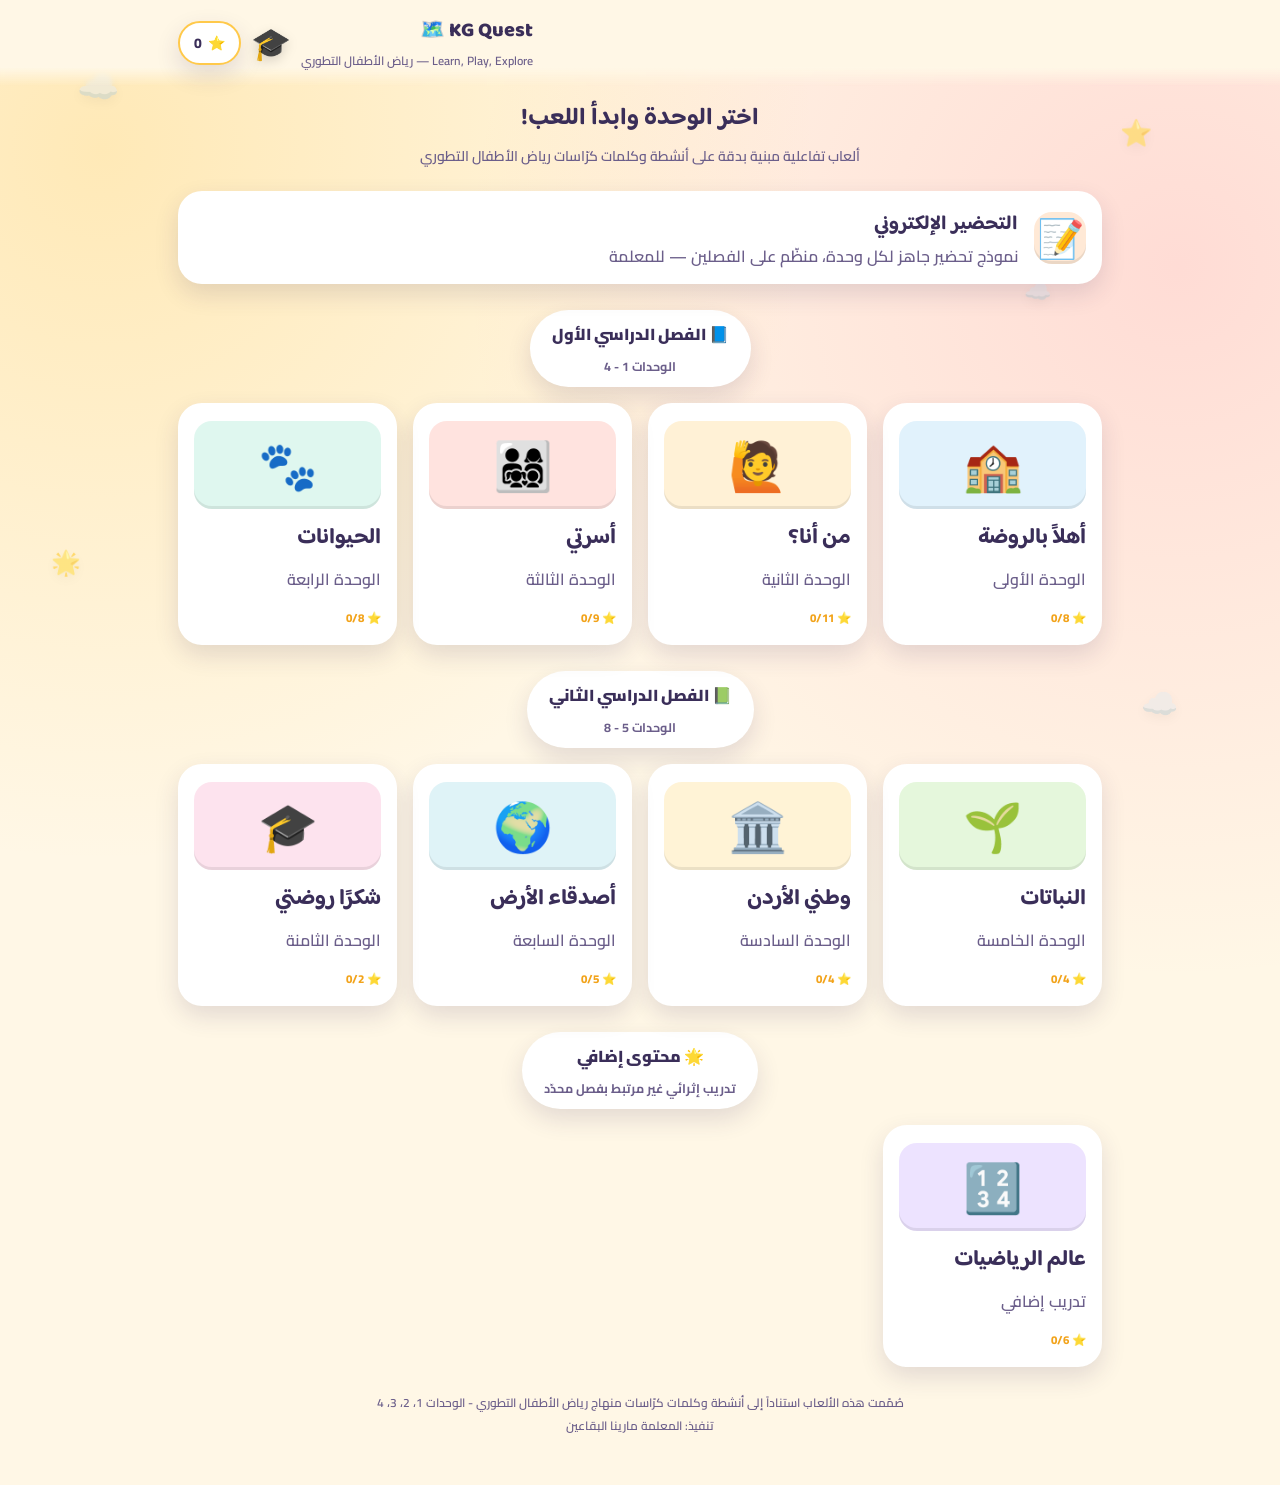
==== commit 46dfe6a4: "Add files via upload" ====
--- a/index.html
+++ b/index.html
@@ -299,6 +299,7 @@
       <h2 style="text-align:center;margin:0 0 14px;">خطة الدرس</h2>
 
       <div class="prep-head-grid">
+        <div class="full"><strong>اسم المدرسة:</strong> <input type="text" id="f-schoolName" placeholder="مثال: روضة ..."><br><strong>مديرة المدرسة:</strong> سمية المعايطة</div>
         <div><strong>المبحث:</strong> منهاج رياض الأطفال التطوري</div>
         <div><strong>عنوان الوحدة:</strong> <span id="prep-unit-title"></span></div>
         <div class="full"><strong>عدد الحصص:</strong> <input type="text" id="f-sessionCount" placeholder="مثال: فعالية الحلقة الصباحية (اليوم الأول من الأسبوع الأول)"></div>
--- a/style.css
+++ b/style.css
@@ -69,12 +69,12 @@
   .card{position:relative;border:none;cursor:pointer;text-align:right;background:var(--panel);border-radius:24px;padding:18px 16px 16px;box-shadow:var(--shadow);color:var(--ink);display:flex;flex-direction:column;gap:10px;min-height:150px;transition:transform .15s ease;}
   .card:active{transform:scale(.97);}
   .card:focus-visible{outline:3px solid var(--purple);outline-offset:3px;}
-  .card .badge{width:64px;height:64px;border-radius:18px;display:flex;align-items:center;justify-content:center;font-size:34px;box-shadow:inset 0 -3px 0 rgba(0,0,0,.08);}
-  .card h3{margin:0;font-size:19px;}
-  .card p{margin:0;font-size:15px;color:var(--ink-soft);font-weight:600;line-height:1.5;}
+  .card .badge{width:70px;height:70px;border-radius:18px;display:flex;align-items:center;justify-content:center;font-size:38px;box-shadow:inset 0 -3px 0 rgba(0,0,0,.08);}
+  .card h3{margin:0;font-size:20px;}
+  .card p{margin:0;font-size:16px;color:var(--ink-soft);font-weight:600;line-height:1.5;}
   .card .stars-earned{position:absolute;top:12px;left:14px;font-size:13px;font-weight:800;color:var(--yellow-deep);}
-  .unit-card .badge{width:100%;height:78px;border-radius:18px;font-size:42px;}
-  .unit-card h3{font-size:19px;}
+  .unit-card .badge{width:100%;height:88px;border-radius:18px;font-size:48px;}
+  .unit-card h3{font-size:22px;}
   .unit-progress{display:block;margin-top:6px;font-size:11.5px;font-weight:800;color:var(--yellow-deep);min-height:14px;}
 
   .prep-select-label{display:block;font-weight:800;font-size:13.5px;color:var(--ink-soft);margin-bottom:16px;}
@@ -83,7 +83,7 @@
   .prep-entry{width:100%;flex-direction:row;align-items:center;justify-content:flex-start;gap:16px;margin-bottom:22px;min-height:auto;padding:16px;}
   .prep-entry .badge{width:52px;height:52px;flex:none;background:#FFE9D6;color:var(--orange-deep);}
   .prep-entry-text{text-align:right;}
-  .prep-entry-text h3{margin:0 0 2px;font-size:16px;}
+  .prep-entry-text h3{margin:0 0 2px;font-size:20px;}
   .prep-entry-text p{margin:0;}
 
   .game-panel.prep-sheet{font-size:12.5px;font-family:'Arial','Tahoma',sans-serif;background:#fff;border:2px solid #222;border-radius:6px;padding:14px;color:#111;box-shadow:none;margin-top:6px;}
@@ -190,13 +190,13 @@
   .game-panel{background:var(--panel);border-radius:26px;padding:22px 18px 26px;box-shadow:var(--shadow);margin-top:6px;}
   .game-title{display:flex;align-items:center;gap:10px;margin-bottom:4px;}
   .game-title .emoji{font-size:40px;}
-  .game-title h2{margin:0;font-size:25px;}
-  .progress-line{font-size:17px;color:var(--ink-soft);font-weight:700;margin:0 0 14px;}
-  .prompt{text-align:center;font-size:26px;font-weight:800;margin:6px 0 22px;line-height:1.5;}
+  .game-title h2{margin:0;font-size:26px;}
+  .progress-line{font-size:20px;color:var(--ink-soft);font-weight:700;margin:0 0 14px;}
+  .prompt{text-align:center;font-size:28px;font-weight:800;margin:6px 0 22px;line-height:1.5;}
 
   .match-cols{display:grid;grid-template-columns:1fr 1fr;gap:14px;}
-  .tile{border:2px solid var(--line);background:var(--cream);border-radius:18px;padding:20px 10px;text-align:center;cursor:pointer;font-weight:700;font-size:18px;display:flex;flex-direction:column;align-items:center;gap:10px;transition:transform .12s ease,border-color .12s ease,background .12s ease;position:relative;}
-  .tile .emoji{font-size:50px;}
+  .tile{border:2px solid var(--line);background:var(--cream);border-radius:18px;padding:22px 12px;text-align:center;cursor:pointer;font-weight:700;font-size:20px;display:flex;flex-direction:column;align-items:center;gap:10px;transition:transform .12s ease,border-color .12s ease,background .12s ease;position:relative;}
+  .tile .emoji{font-size:58px;}
   .tile:hover{transform:translateY(-2px);}
   .tile.selected{border-color:var(--purple);background:#ECE3FF;}
   .tile.matched{border-color:var(--green);background:#DFF7EF;opacity:.7;cursor:default;}
@@ -207,24 +207,24 @@
   @keyframes shake{10%,90%{transform:translateX(-2px);}20%,80%{transform:translateX(4px);}30%,50%,70%{transform:translateX(-8px);}40%,60%{transform:translateX(8px);}}
   @media (prefers-reduced-motion:reduce){ .tile.wrong,.opt.incorrect,.hz-tile.oops,.num-btn.incorrect{animation:none;} }
 
-  .letter-big{width:150px;height:150px;margin:0 auto 18px;border-radius:30px;background:linear-gradient(160deg,var(--teal),var(--teal-deep));color:#fff;display:flex;align-items:center;justify-content:center;font-size:78px;font-weight:800;box-shadow:var(--shadow);}
+  .letter-big{width:170px;height:170px;margin:0 auto 18px;border-radius:32px;background:linear-gradient(160deg,var(--teal),var(--teal-deep));color:#fff;display:flex;align-items:center;justify-content:center;font-size:90px;font-weight:800;box-shadow:var(--shadow);}
   .options-row{display:grid;grid-template-columns:repeat(auto-fit,minmax(90px,1fr));gap:12px;}
-  .opt{border:2px solid var(--line);background:var(--cream);border-radius:18px;padding:20px 8px;text-align:center;cursor:pointer;font-weight:700;font-size:18px;display:flex;flex-direction:column;align-items:center;gap:10px;}
-  .opt .emoji{font-size:52px;}
+  .opt{border:2px solid var(--line);background:var(--cream);border-radius:18px;padding:22px 10px;text-align:center;cursor:pointer;font-weight:700;font-size:20px;display:flex;flex-direction:column;align-items:center;gap:10px;}
+  .opt .emoji{font-size:60px;}
   .opt.correct{border-color:var(--green);background:#DFF7EF;}
   .opt.incorrect{border-color:var(--red);background:#FFE1E1;animation:shake .35s ease;}
 
-  .objects-row{display:flex;flex-wrap:wrap;justify-content:center;gap:12px;font-size:52px;background:var(--cream);border:2px dashed var(--line);border-radius:20px;padding:22px;margin-bottom:22px;}
+  .objects-row{display:flex;flex-wrap:wrap;justify-content:center;gap:14px;font-size:60px;background:var(--cream);border:2px dashed var(--line);border-radius:20px;padding:24px;margin-bottom:24px;}
   .num-row{display:grid;grid-template-columns:repeat(4,1fr);gap:10px;}
-  .num-btn{border:2px solid var(--line);background:var(--cream);border-radius:16px;padding:18px 0;font-size:30px;font-weight:800;cursor:pointer;color:var(--ink);}
+  .num-btn{border:2px solid var(--line);background:var(--cream);border-radius:16px;padding:20px 0;font-size:34px;font-weight:800;cursor:pointer;color:var(--ink);}
   .num-btn.correct{border-color:var(--green);background:#DFF7EF;}
   .num-btn.incorrect{border-color:var(--red);background:#FFE1E1;animation:shake .35s ease;}
 
   .stage{text-align:center;margin-bottom:18px;}
-  .stage-emoji{font-size:96px;display:block;margin-bottom:8px;}
-  .stage-name{font-weight:800;font-size:20px;color:var(--ink-soft);}
+  .stage-emoji{font-size:110px;display:block;margin-bottom:8px;}
+  .stage-name{font-weight:800;font-size:22px;color:var(--ink-soft);}
   .choice-row{display:grid;grid-template-columns:1fr 1fr;gap:14px;}
-  .choice-btn{border:none;border-radius:18px;padding:22px 10px;font-weight:800;font-size:20px;color:#fff;cursor:pointer;box-shadow:var(--shadow);}
+  .choice-btn{border:none;border-radius:18px;padding:24px 12px;font-weight:800;font-size:22px;color:#fff;cursor:pointer;box-shadow:var(--shadow);}
   .choice-btn.a{background:linear-gradient(160deg,var(--green),var(--green-deep));}
   .choice-btn.b{background:linear-gradient(160deg,var(--red),var(--red-deep));}
   .choice-btn.c{background:linear-gradient(160deg,var(--orange),var(--orange-deep));}
@@ -232,14 +232,14 @@
 
   .hazard-meta{display:flex;justify-content:space-between;margin-bottom:12px;font-weight:800;font-size:13.5px;color:var(--ink-soft);}
   .hazard-grid{display:grid;grid-template-columns:repeat(4,1fr);gap:10px;}
-  .hz-tile{border:2px solid var(--line);background:var(--cream);border-radius:18px;padding:18px 6px;text-align:center;font-size:46px;cursor:pointer;}
+  .hz-tile{border:2px solid var(--line);background:var(--cream);border-radius:18px;padding:20px 8px;text-align:center;font-size:54px;cursor:pointer;}
   .hz-tile.found{border-color:var(--red);background:#FFE1E1;}
   .hz-tile.oops{animation:shake .35s ease;}
   .hz-tile.disabled{pointer-events:none;opacity:.55;}
 
   .order-row{display:grid;grid-template-columns:repeat(auto-fit,minmax(100px,1fr));gap:12px;}
 
-  .pattern-row{display:flex;justify-content:center;gap:14px;font-size:50px;margin-bottom:22px;flex-wrap:wrap;}
+  .pattern-row{display:flex;justify-content:center;gap:16px;font-size:58px;margin-bottom:22px;flex-wrap:wrap;}
   .pattern-row span{width:52px;height:52px;border-radius:14px;background:var(--cream);border:2px solid var(--line);display:flex;align-items:center;justify-content:center;}
   .pattern-row span.blank{border-style:dashed;border-color:var(--purple);color:var(--purple);font-weight:800;font-size:30px;}
 
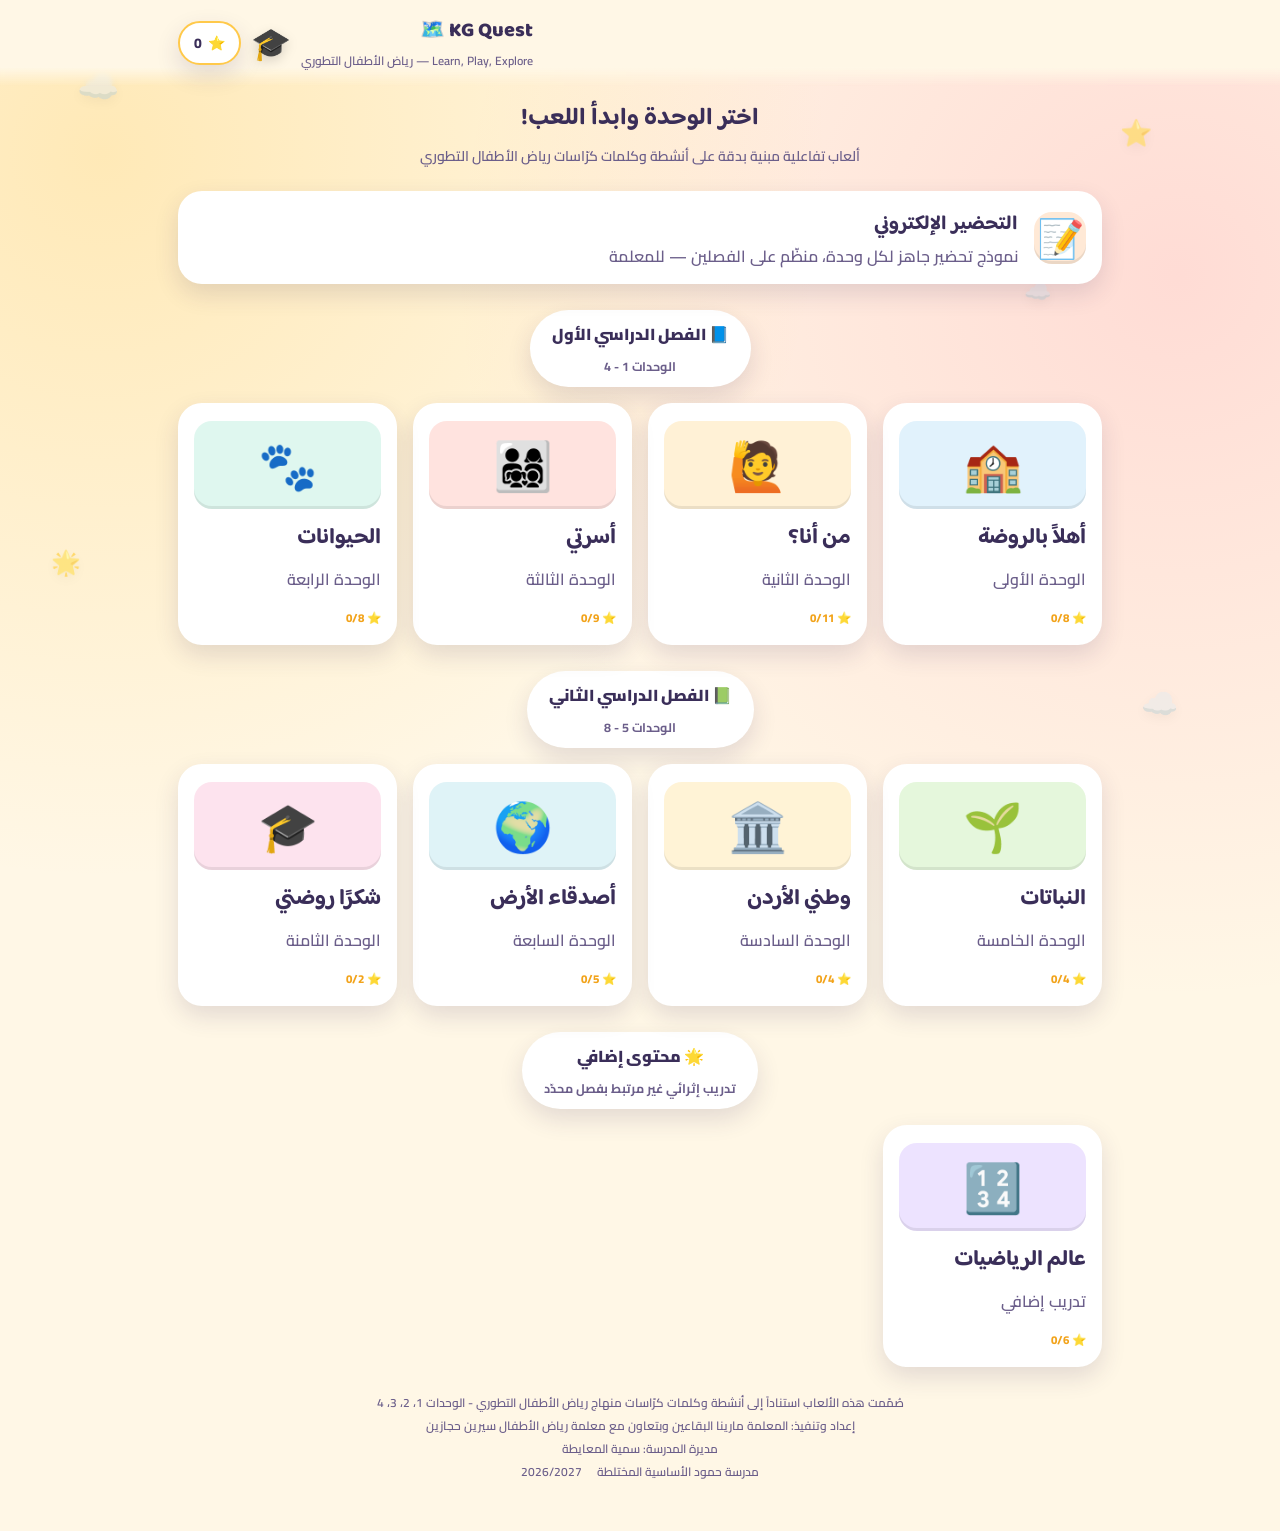
==== commit eb23e0e5: "Add files via upload" ====
--- a/index.html
+++ b/index.html
@@ -378,7 +378,7 @@
     </div>
   </section>
 
-  <footer>صُمّمت هذه الألعاب استناداً إلى أنشطة وكلمات كرّاسات منهاج رياض الأطفال التطوري - الوحدات 1، 2، 3، 4<br>تنفيذ: المعلمة مارينا البقاعين</footer>
+  <footer>صُمّمت هذه الألعاب استناداً إلى أنشطة وكلمات كرّاسات منهاج رياض الأطفال التطوري - الوحدات 1، 2، 3، 4<br>إعداد وتنفيذ: المعلمة مارينا البقاعين وبتعاون مع معلمة رياض الأطفال سيرين حجازين<br>مديرة المدرسة: سمية المعايطة<br>مدرسة حمود الأساسية المختلطة &nbsp;&nbsp;&nbsp; 2026/2027</footer>
 </div>
 
 <div class="modal-back" id="modalBack">
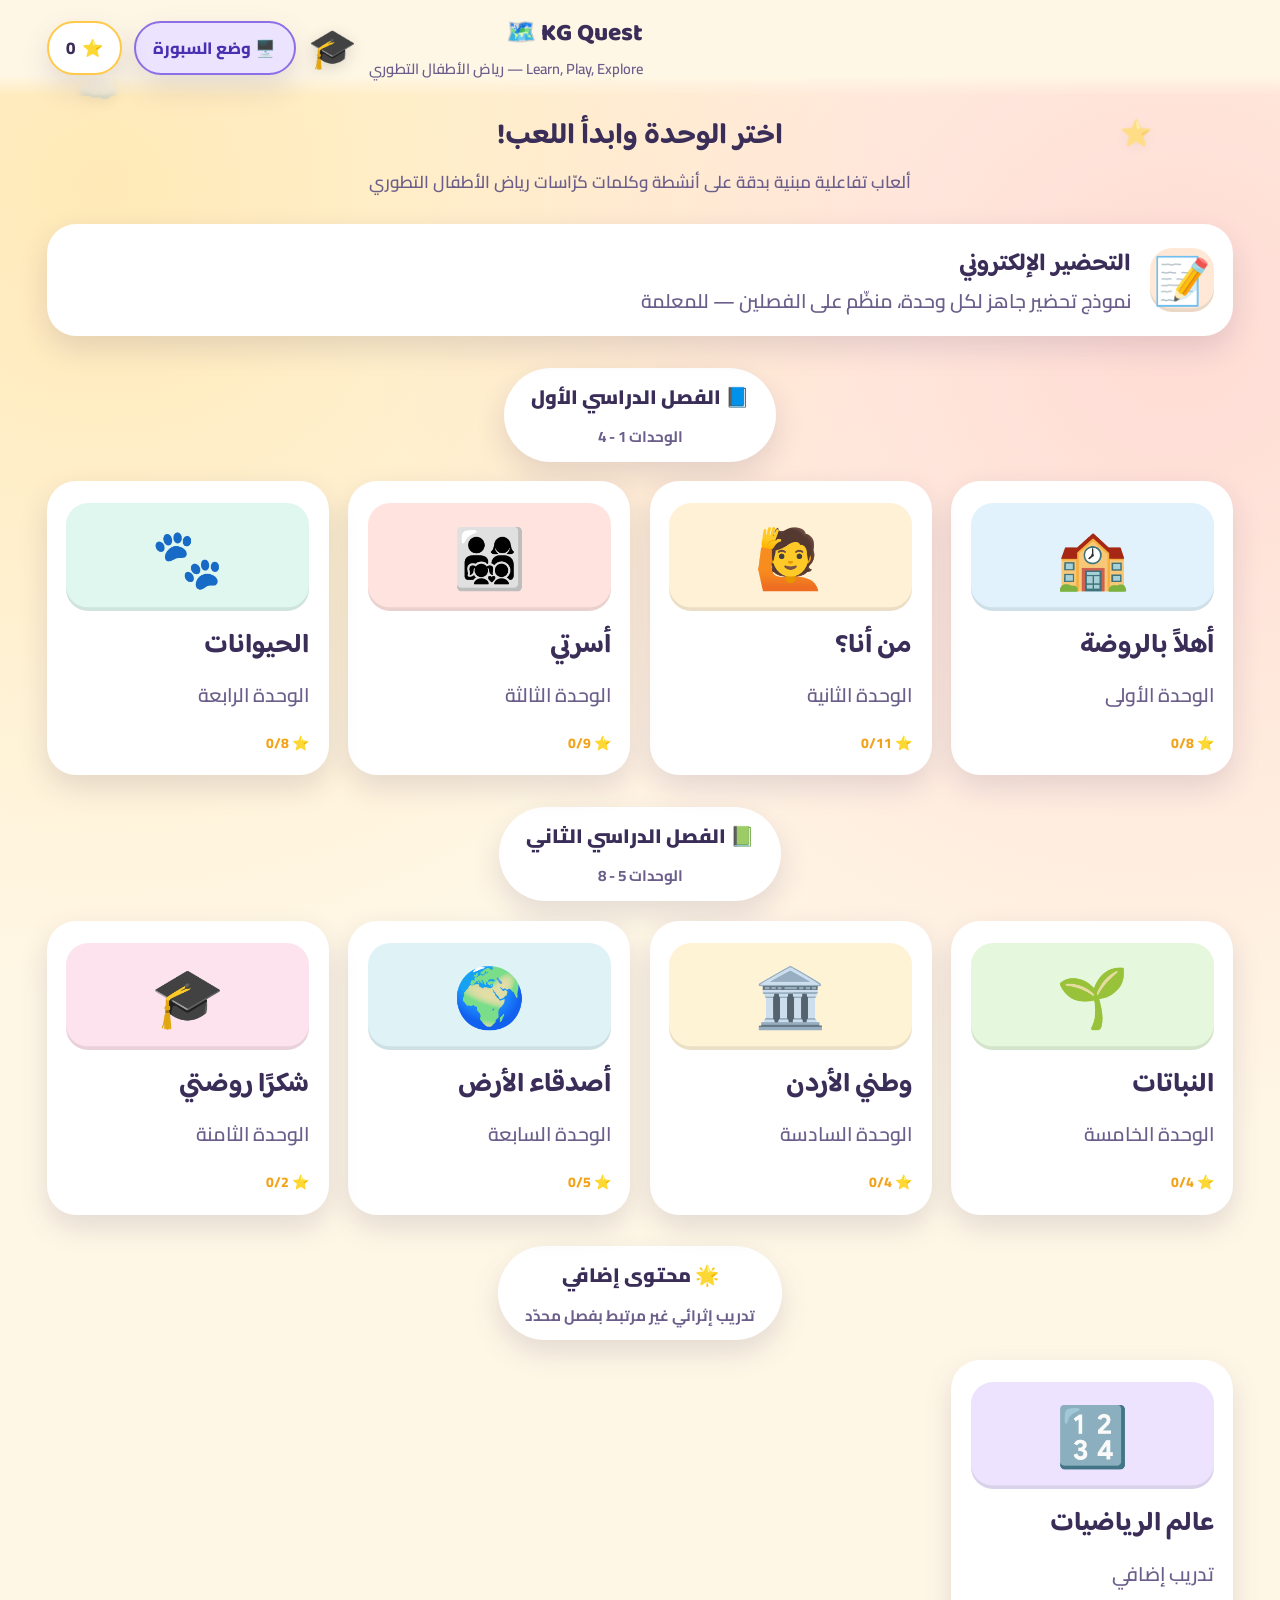
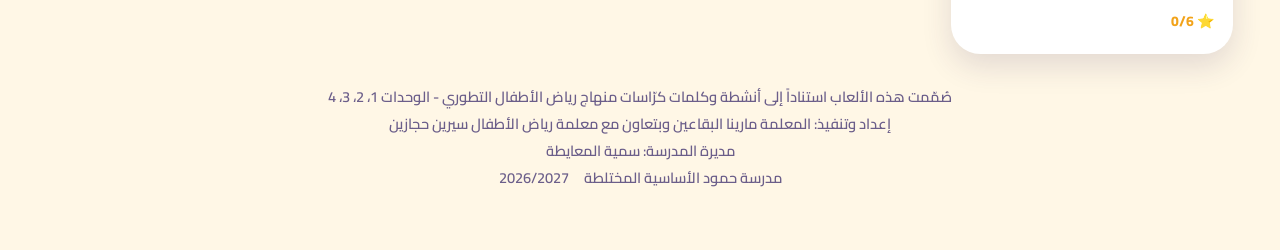
==== commit ac678520: "Rename index (1).html to index.html" ====
--- a/index.html
+++ b/index.html
@@ -4,6 +4,10 @@
 <meta charset="UTF-8">
 <meta name="viewport" content="width=device-width, initial-scale=1, viewport-fit=cover">
 <title>KG Quest 🗺️ - رحلة تعليمية لرياض الأطفال</title>
+<link rel="manifest" href="manifest.json">
+<meta name="theme-color" content="#FFC94A">
+<link rel="icon" href="icon-192.png">
+<link rel="apple-touch-icon" href="icon-192.png">
 <link rel="preconnect" href="https://fonts.googleapis.com">
 <link href="https://fonts.googleapis.com/css2?family=Baloo+Bhaijaan+2:wght@500;600;700;800&family=Cairo:wght@400;600;700;800&display=swap" rel="stylesheet">
 <link rel="stylesheet" href="style.css">
@@ -28,6 +32,7 @@
       </div>
       <div class="brand-emoji">🎓</div>
     </div>
+    <button class="board-toggle" id="boardToggle" aria-pressed="false" title="تكبير المحتوى للسبورة الذكية">🖥️ وضع السبورة</button>
     <div class="stars">⭐ <span id="starsCount">0</span></div>
   </div>
 </div>
@@ -395,6 +400,32 @@
 
 <script src="app.js"></script>
 <script>
+/* وضع السبورة الذكية: تكبير تلقائي حسب حجم الشاشة */
+(function(){
+  var root=document.documentElement, btn=document.getElementById('boardToggle');
+  var KEY='kgquest_board_mode'; // 'on' | 'off' | null (تلقائي)
+  function pref(){ try{return localStorage.getItem(KEY);}catch(e){return null;} }
+  function setPref(v){ try{localStorage.setItem(KEY,v);}catch(e){} }
+  function bigScreen(){ return window.innerWidth>=1000; }
+  function apply(){
+    var p=pref();
+    var on = p==='on' || (p!=='off' && bigScreen());
+    var k=Math.min(2.2, Math.max(1, Math.min(window.innerWidth/1050, window.innerHeight/600)));
+    if(on && k>1.05){ root.classList.add('board'); root.style.setProperty('--k',k.toFixed(3)); }
+    else { root.classList.remove('board'); root.style.removeProperty('--k'); }
+    if(btn){
+      btn.classList.toggle('show', window.innerWidth>=800);
+      btn.setAttribute('aria-pressed', root.classList.contains('board')?'true':'false');
+    }
+  }
+  if(btn) btn.addEventListener('click',function(){
+    setPref(root.classList.contains('board')?'off':'on'); apply();
+  });
+  window.addEventListener('resize',apply);
+  apply();
+})();
+</script>
+<script>
 if ('serviceWorker' in navigator) {
   window.addEventListener('load', () => {
     navigator.serviceWorker.register('./sw.js');
--- a/style.css
+++ b/style.css
@@ -256,3 +256,23 @@
   .btn-word{background:#2B579A;color:#fff;}
   .credit-line{text-align:center;font-size:11.5px;color:var(--ink-soft);font-weight:700;margin:-8px 0 16px;opacity:.85;}
   footer{text-align:center;color:var(--ink-soft);font-size:12px;font-weight:600;margin-top:24px;}
+
+  /* ===== وضع السبورة الذكية: تكبير المحتوى على الشاشات الكبيرة ===== */
+  .board-toggle{display:none;align-items:center;gap:6px;background:var(--panel);border:2px solid var(--line);color:var(--ink);font-weight:800;font-size:13.5px;padding:8px 14px;border-radius:999px;cursor:pointer;box-shadow:var(--shadow);}
+  .board-toggle.show{display:inline-flex;}
+  .board-toggle[aria-pressed="true"]{border-color:var(--purple);background:#ECE3FF;color:#4a2fb0;}
+  /* --k يحسبه الجافاسكربت من عرض وارتفاع الشاشة */
+  html.board .wrap,
+  html.board .appbar-inner,
+  html.board .modal-back{zoom:var(--k,1);}
+  html.board .wrap,
+  html.board .appbar-inner{max-width:none;}
+  html.board .wrap{padding-inline:3vw;}
+  html.board .appbar-inner{padding-inline:3vw;}
+  html.board .modal-back{padding:20px;}
+  html.board .modal{max-width:460px;}
+  html.board .grid.units{grid-template-columns:repeat(4,1fr);}
+  html.board .grid{grid-template-columns:repeat(3,1fr);}
+  html.board .game-panel{max-width:1100px;margin-inline:auto;}
+  html.board .card,html.board .tile,html.board .opt,html.board .num-btn,html.board .choice-btn,html.board .hz-tile{touch-action:manipulation;}
+  @media (prefers-reduced-motion:no-preference){ html.board{scroll-behavior:smooth;} }
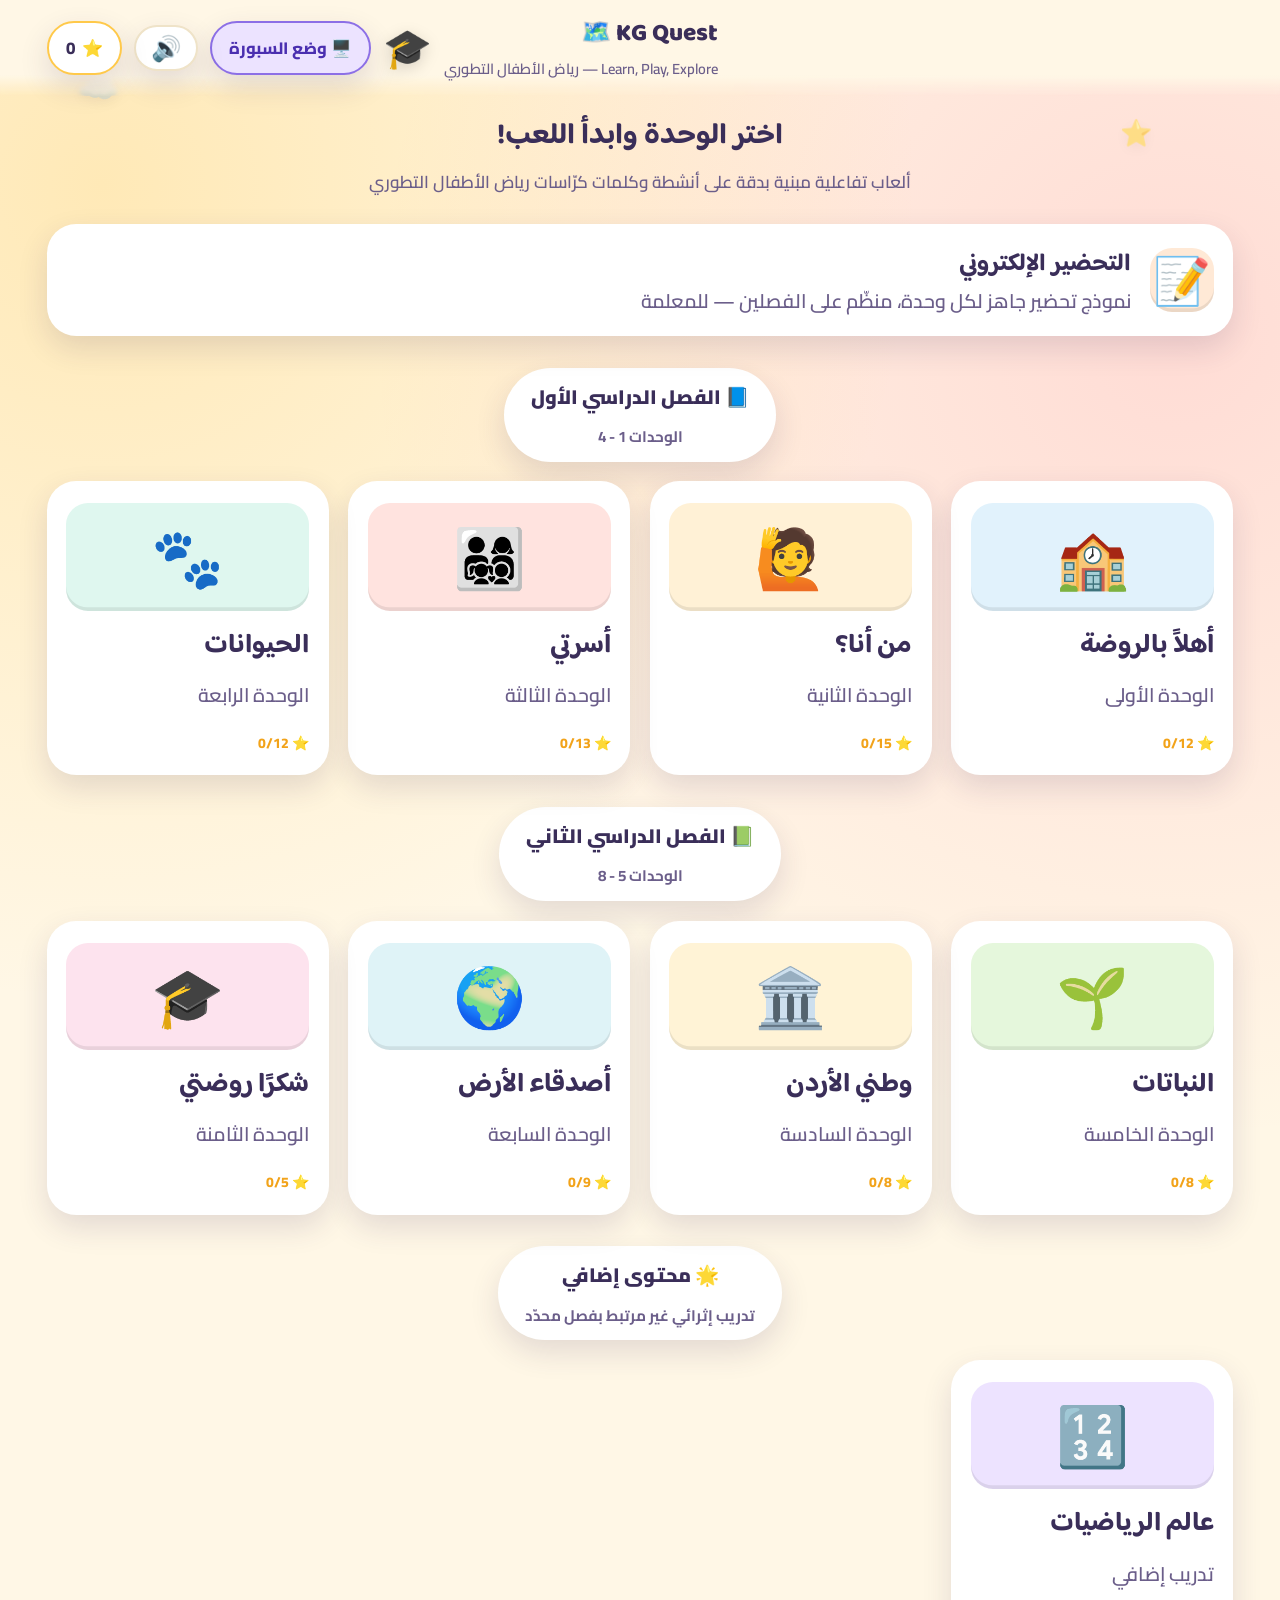
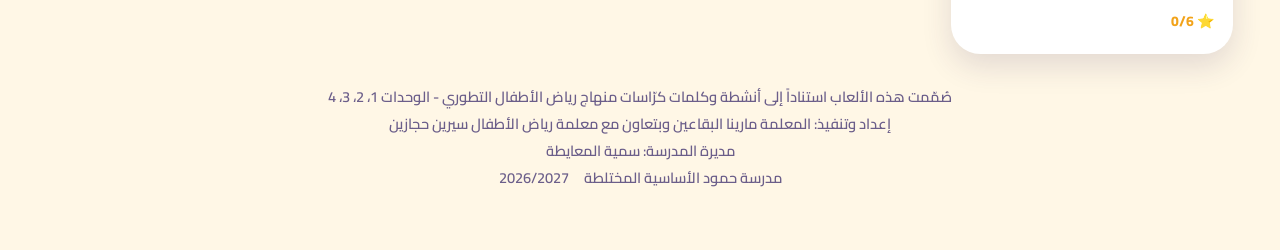
==== commit 3ed297c2: "Add files via upload" ====
--- a/index.html
+++ b/index.html
@@ -399,6 +399,7 @@
 </div>
 
 <script src="app.js"></script>
+<script src="extras.js"></script>
 <script>
 /* وضع السبورة الذكية: تكبير تلقائي حسب حجم الشاشة */
 (function(){
--- a/style.css
+++ b/style.css
@@ -276,3 +276,89 @@
   html.board .game-panel{max-width:1100px;margin-inline:auto;}
   html.board .card,html.board .tile,html.board .opt,html.board .num-btn,html.board .choice-btn,html.board .hz-tile{touch-action:manipulation;}
   @media (prefers-reduced-motion:no-preference){ html.board{scroll-behavior:smooth;} }
+
+/* =========================================================
+   إضافات: التطبيع، ضع دائرة، الاستماع، الأصوات والتشجيع
+   ========================================================= */
+.mute-btn{border:2px solid var(--line);background:var(--panel);color:var(--ink);border-radius:999px;font-size:20px;line-height:1;padding:7px 12px;cursor:pointer;box-shadow:var(--shadow);}
+.mute-btn[aria-pressed="true"]{background:#FFE1E1;border-color:var(--red);}
+.xt-cheer{position:fixed;top:24%;left:50%;transform:translate(-50%,0) scale(.4);z-index:70;pointer-events:none;opacity:0;display:flex;align-items:center;gap:12px;background:linear-gradient(135deg,var(--yellow),var(--orange));color:#3A2E59;font-weight:800;font-size:34px;padding:14px 30px;border-radius:999px;box-shadow:0 14px 34px rgba(255,150,69,.5);white-space:nowrap;}
+.xt-cheer .ce{font-size:40px;}
+.xt-cheer.show{animation:cheerPop 1.3s ease forwards;}
+@keyframes cheerPop{0%{opacity:0;transform:translate(-50%,10px) scale(.4);}18%{opacity:1;transform:translate(-50%,0) scale(1.12);}30%{transform:translate(-50%,0) scale(1);}80%{opacity:1;transform:translate(-50%,-6px) scale(1);}100%{opacity:0;transform:translate(-50%,-26px) scale(.95);}}
+.xt-toast{position:fixed;bottom:22px;left:50%;transform:translate(-50%,20px);background:#3A2E59;color:#fff;font-weight:700;font-size:16px;padding:12px 20px;border-radius:16px;max-width:90vw;text-align:center;z-index:80;opacity:0;pointer-events:none;transition:opacity .25s,transform .25s;}
+.xt-toast.show{opacity:1;transform:translate(-50%,0);}
+
+.spk{display:inline-flex;align-items:center;justify-content:center;min-width:38px;height:38px;border-radius:50%;background:#ECE3FF;color:var(--purple-deep);font-size:20px;cursor:pointer;box-shadow:0 2px 0 rgba(0,0,0,.08);user-select:none;}
+.spk:hover{background:#DCCBFF;}
+.opt .spk{margin-top:2px;}
+.letter-big{position:relative;}
+.letter-big .spk{position:absolute;bottom:-8px;left:-8px;}
+.prompt .spk{margin-inline-start:10px;vertical-align:middle;}
+.letter-big.listen-big{font-size:80px;animation:listenPulse 1.4s ease-in-out infinite;}
+@keyframes listenPulse{0%,100%{transform:scale(1);}50%{transform:scale(1.06);}}
+
+.seg{display:flex;flex-wrap:wrap;gap:8px;justify-content:center;margin:6px 0 14px;}
+.seg-btn{border:2px solid var(--line);background:var(--cream);color:var(--ink);font-weight:800;font-size:18px;padding:9px 18px;border-radius:999px;cursor:pointer;}
+.seg-btn.on{background:var(--purple);border-color:var(--purple-deep);color:#fff;}
+.xt-actions{display:flex;flex-wrap:wrap;gap:10px;justify-content:center;margin-top:14px;}
+.xt-btn{border:2px solid var(--line);background:var(--cream);color:var(--ink);font-weight:800;font-size:18px;padding:12px 20px;border-radius:16px;cursor:pointer;}
+.xt-btn.primary{background:var(--green);border-color:var(--green-deep);color:#fff;}
+.xt-divider{grid-column:1/-1;font-weight:800;font-size:20px;color:var(--ink-soft);margin:10px 4px 0;padding-top:12px;border-top:2px dashed var(--line);}
+
+/* تمرين التطبيع */
+.trace-hint{text-align:center;font-size:22px;font-weight:700;color:var(--ink-soft);margin:-8px 0 10px;min-height:28px;}
+.trace-hint b{font-size:30px;color:var(--purple-deep);}
+.trace-wrap{position:relative;width:100%;max-width:640px;aspect-ratio:640/420;margin:0 auto;background:#fff;border:3px solid var(--line);border-radius:22px;overflow:hidden;}
+.trace-wrap canvas{position:absolute;inset:0;width:100%;height:100%;}
+#trace-ink{cursor:crosshair;touch-action:none;}
+.trace-bar{max-width:640px;margin:12px auto 0;}
+.trace-meter{height:14px;border-radius:99px;background:var(--cream);border:2px solid var(--line);overflow:hidden;}
+.trace-meter #trace-fill{height:100%;width:0;background:linear-gradient(90deg,var(--yellow),var(--orange));transition:width .3s;}
+.trace-meter #trace-fill.full{background:linear-gradient(90deg,var(--green),var(--teal));}
+
+/* ضع دائرة */
+.target-badge{display:flex;align-items:center;justify-content:center;gap:14px;margin:0 auto 16px;}
+.tb-letter{min-width:110px;padding:6px 22px;border-radius:26px;background:linear-gradient(160deg,var(--teal),var(--teal-deep));color:#fff;font-size:68px;font-weight:800;text-align:center;box-shadow:var(--shadow);}
+.tb-name{font-size:30px;font-weight:800;color:var(--ink);}
+.tb-spk{border:none;background:#ECE3FF;border-radius:50%;width:52px;height:52px;font-size:26px;cursor:pointer;}
+.circle-grid{display:grid;grid-template-columns:repeat(5,1fr);gap:12px;max-width:640px;margin:0 auto;}
+.circ-item{position:relative;aspect-ratio:1;border:2px solid var(--line);background:var(--cream);border-radius:18px;font-size:54px;font-weight:800;color:var(--ink);cursor:pointer;font-family:'Baloo Bhaijaan 2','Cairo',sans-serif;display:flex;align-items:center;justify-content:center;}
+.circ-item.en{font-size:50px;}
+.circ-item.nope,.cc-group.nope,.cc-item.nope{animation:shake .35s ease;border-color:var(--red);background:#FFE1E1;}
+.circled::after{content:'';position:absolute;inset:-5px;border:6px solid var(--red);border-radius:52% 48% 55% 45% / 48% 55% 45% 52%;transform:rotate(-5deg);pointer-events:none;animation:drawCircle .35s ease-out;}
+@keyframes drawCircle{from{opacity:0;transform:rotate(-30deg) scale(.5);}to{opacity:1;transform:rotate(-5deg) scale(1);}}
+.circle-left{text-align:center;font-size:20px;font-weight:800;color:var(--ink-soft);margin:14px 0 0;min-height:26px;}
+
+/* المعدود المناسب للعدد */
+.cc-groups{display:grid;grid-template-columns:repeat(3,1fr);gap:14px;max-width:760px;margin:0 auto;}
+.cc-group{position:relative;border:2px dashed var(--line);background:var(--cream);border-radius:22px;padding:18px 12px;display:flex;flex-wrap:wrap;gap:6px;justify-content:center;align-content:center;min-height:120px;font-size:38px;cursor:pointer;}
+.cc-group.small{font-size:26px;}
+.cc-group.circled::after{inset:-8px;border-radius:46% 54% 50% 50% / 55% 45% 55% 45%;}
+.cc-items{display:flex;flex-wrap:wrap;gap:10px;justify-content:center;max-width:720px;margin:0 auto;background:var(--cream);border:2px dashed var(--line);border-radius:20px;padding:20px;}
+.cc-item{position:relative;border:none;background:transparent;font-size:46px;padding:4px 6px;cursor:pointer;line-height:1.1;}
+.cc-items.small .cc-item{font-size:34px;}
+.cc-item.circled::after{inset:-1px;border-width:5px;}
+
+/* استمع وتعلّم */
+.listen-grid{display:flex;flex-direction:column;gap:18px;}
+.ls-sec{background:var(--cream);border:2px solid var(--line);border-radius:22px;padding:14px;}
+.ls-letter{display:flex;align-items:center;gap:12px;border:none;background:linear-gradient(160deg,var(--teal),var(--teal-deep));color:#fff;border-radius:20px;padding:6px 22px;font-size:62px;font-weight:800;cursor:pointer;margin-bottom:12px;font-family:'Baloo Bhaijaan 2','Cairo',sans-serif;}
+.ls-letter .spk-ic{font-size:28px;}
+.ls-words{display:grid;grid-template-columns:repeat(auto-fit,minmax(120px,1fr));gap:12px;}
+.listen-grid > .ls-card{display:inline-flex;}
+.ls-card{border:2px solid var(--line);background:var(--panel);border-radius:18px;padding:14px 8px;display:flex;flex-direction:column;align-items:center;gap:6px;cursor:pointer;color:var(--ink);font-weight:800;}
+.ls-card .ls-emoji{font-size:54px;}
+.ls-card .ls-big{font-size:60px;font-family:'Baloo Bhaijaan 2','Cairo',sans-serif;color:var(--purple-deep);}
+.ls-card .ls-w{font-size:22px;}
+.ls-card .ls-w.en{font-family:'Baloo Bhaijaan 2',Arial,sans-serif;}
+.ls-card .spk-ic{font-size:20px;}
+.ls-card.playing{border-color:var(--yellow-deep);background:#FFF3CC;animation:listenPulse .6s ease-in-out 2;}
+.listen-grid:has(> .ls-card){display:grid;grid-template-columns:repeat(auto-fit,minmax(130px,1fr));}
+
+@media (max-width:520px){
+  .circ-item{font-size:38px;border-radius:14px;} .circ-item.en{font-size:36px;}
+  .tb-letter{font-size:54px;min-width:90px;} .xt-cheer{font-size:26px;padding:10px 22px;}
+  .cc-item{font-size:36px;} .cc-group{font-size:30px;}
+}
+@media (prefers-reduced-motion:reduce){ .xt-cheer.show,.circled::after,.letter-big.listen-big{animation:none;opacity:1;} .xt-cheer.show{opacity:1;} }
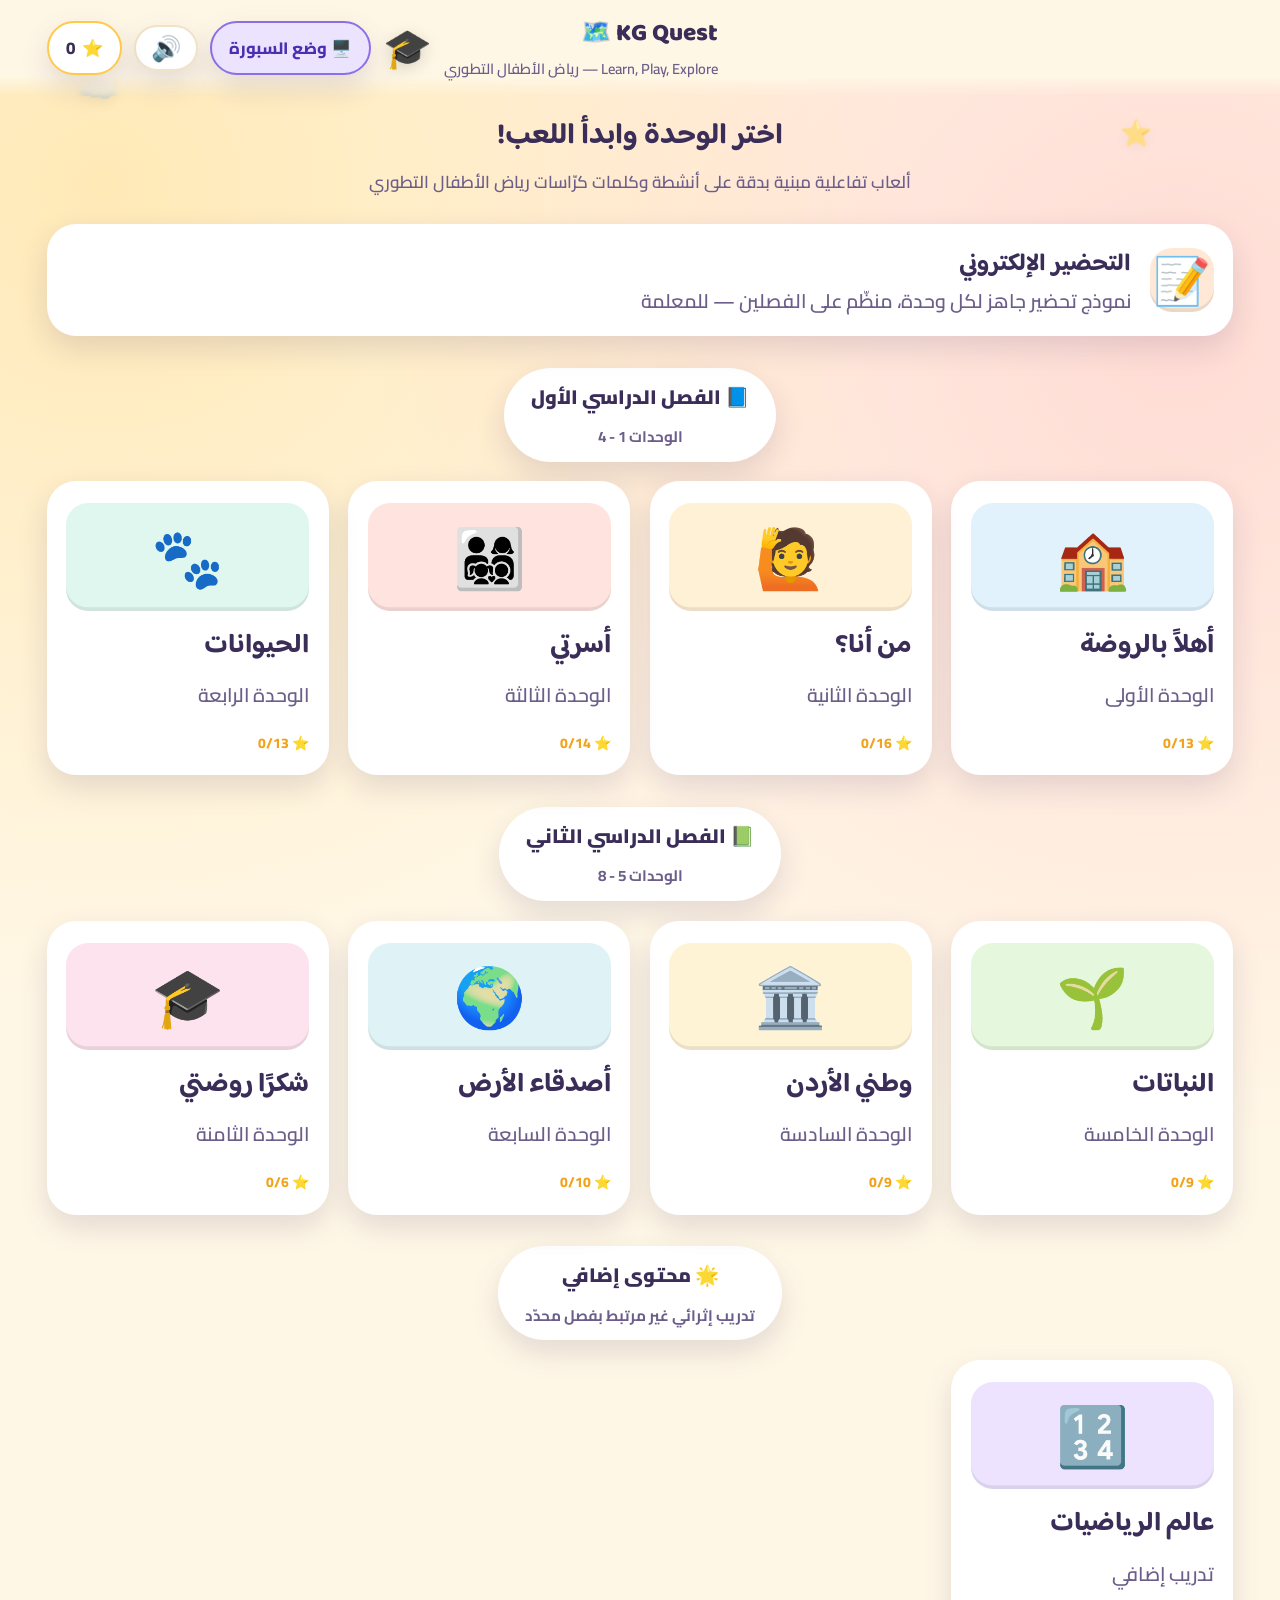
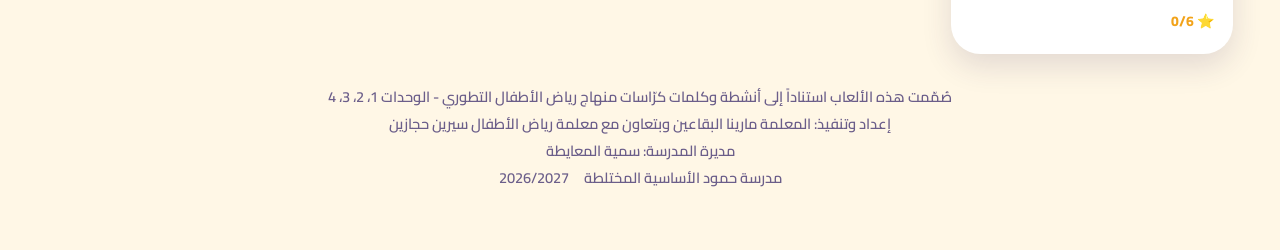
==== commit b293434d: "Add files via upload" ====
--- a/index.html
+++ b/index.html
@@ -232,7 +232,7 @@
       <div class="game-title"><span class="emoji" id="count-icon">🔢</span><h2 id="count-title">أعدّ معي</h2></div>
       <p class="progress-line" id="count-progress"></p>
       <p class="credit-line">تنفيذ: المعلمة مارينا البقاعين</p>
-      <p class="prompt">كم عدد العناصر؟</p>
+      <p class="prompt">اختر العدد الصحيح</p>
       <div class="objects-row" id="count-objects"></div>
       <div class="num-row" id="count-options"></div>
     </div>
--- a/style.css
+++ b/style.css
@@ -362,3 +362,22 @@
   .cc-item{font-size:36px;} .cc-group{font-size:30px;}
 }
 @media (prefers-reduced-motion:reduce){ .xt-cheer.show,.circled::after,.letter-big.listen-big{animation:none;opacity:1;} .xt-cheer.show{opacity:1;} }
+
+/* اقرأ المقطع */
+.syl-tips{display:grid;grid-template-columns:repeat(3,1fr);gap:10px;margin:4px 0 14px;}
+.syl-tip{background:#FFF3CC;border:2px solid var(--yellow);border-radius:16px;padding:10px 8px;text-align:center;font-weight:700;font-size:15px;line-height:1.6;color:var(--ink);}
+.syl-tip b{display:block;font-size:26px;color:var(--purple-deep);}
+.syl-tip i{font-style:normal;font-size:22px;font-weight:800;color:var(--teal-deep);}
+.syl-card .ls-big{font-size:64px;line-height:1.3;}
+.ls-card .ls-w.small{font-size:16px;color:var(--ink-soft);} .ls-card .ls-w.tiny{font-size:14px;color:var(--ink-soft);font-weight:700;}
+@media (max-width:520px){ .syl-tips{grid-template-columns:1fr;} }
+.ls-words:has(.syl-card){grid-template-columns:repeat(3,1fr);gap:8px;}
+@media (max-width:520px){ .syl-card{padding:10px 4px;} .syl-card .ls-big{font-size:46px;} .ls-card .ls-w.small,.ls-card .ls-w.tiny{font-size:12px;} }
+
+/* سطرا الكتابة الحرة */
+.write-title{text-align:center;font-size:22px;font-weight:800;margin:22px 0 10px;color:var(--ink);}
+.write-wrap{position:relative;width:100%;max-width:640px;aspect-ratio:640/340;margin:0 auto;background:#fff;border:3px solid var(--line);border-radius:22px;overflow:hidden;}
+.write-wrap canvas{position:absolute;inset:0;width:100%;height:100%;}
+#write-ink{cursor:crosshair;touch-action:none;}
+.xt-cheer.xt-oops{background:linear-gradient(135deg,#8C6FE6,#4AA9E0);color:#fff;box-shadow:0 14px 34px rgba(110,79,209,.45);}
+.xt-cheer.xt-oops.show{animation:cheerPop 1.2s ease forwards;}
